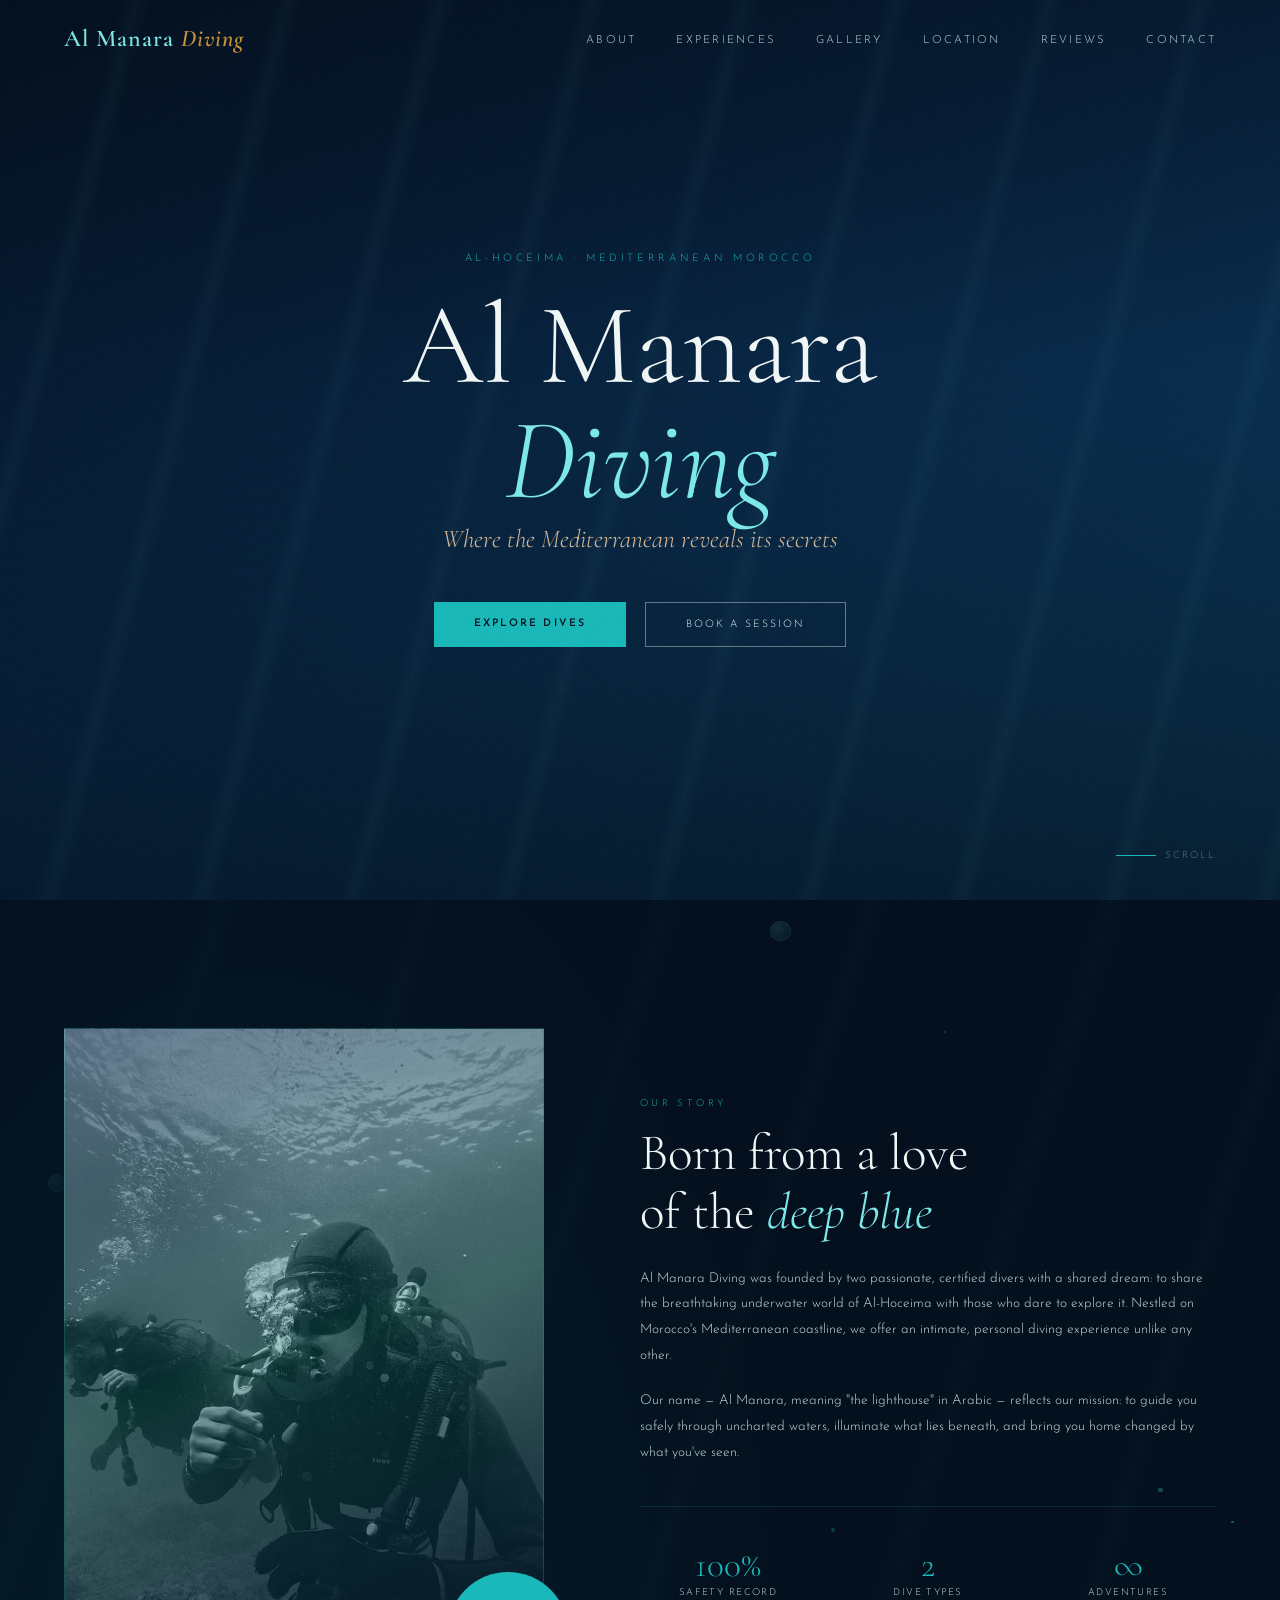
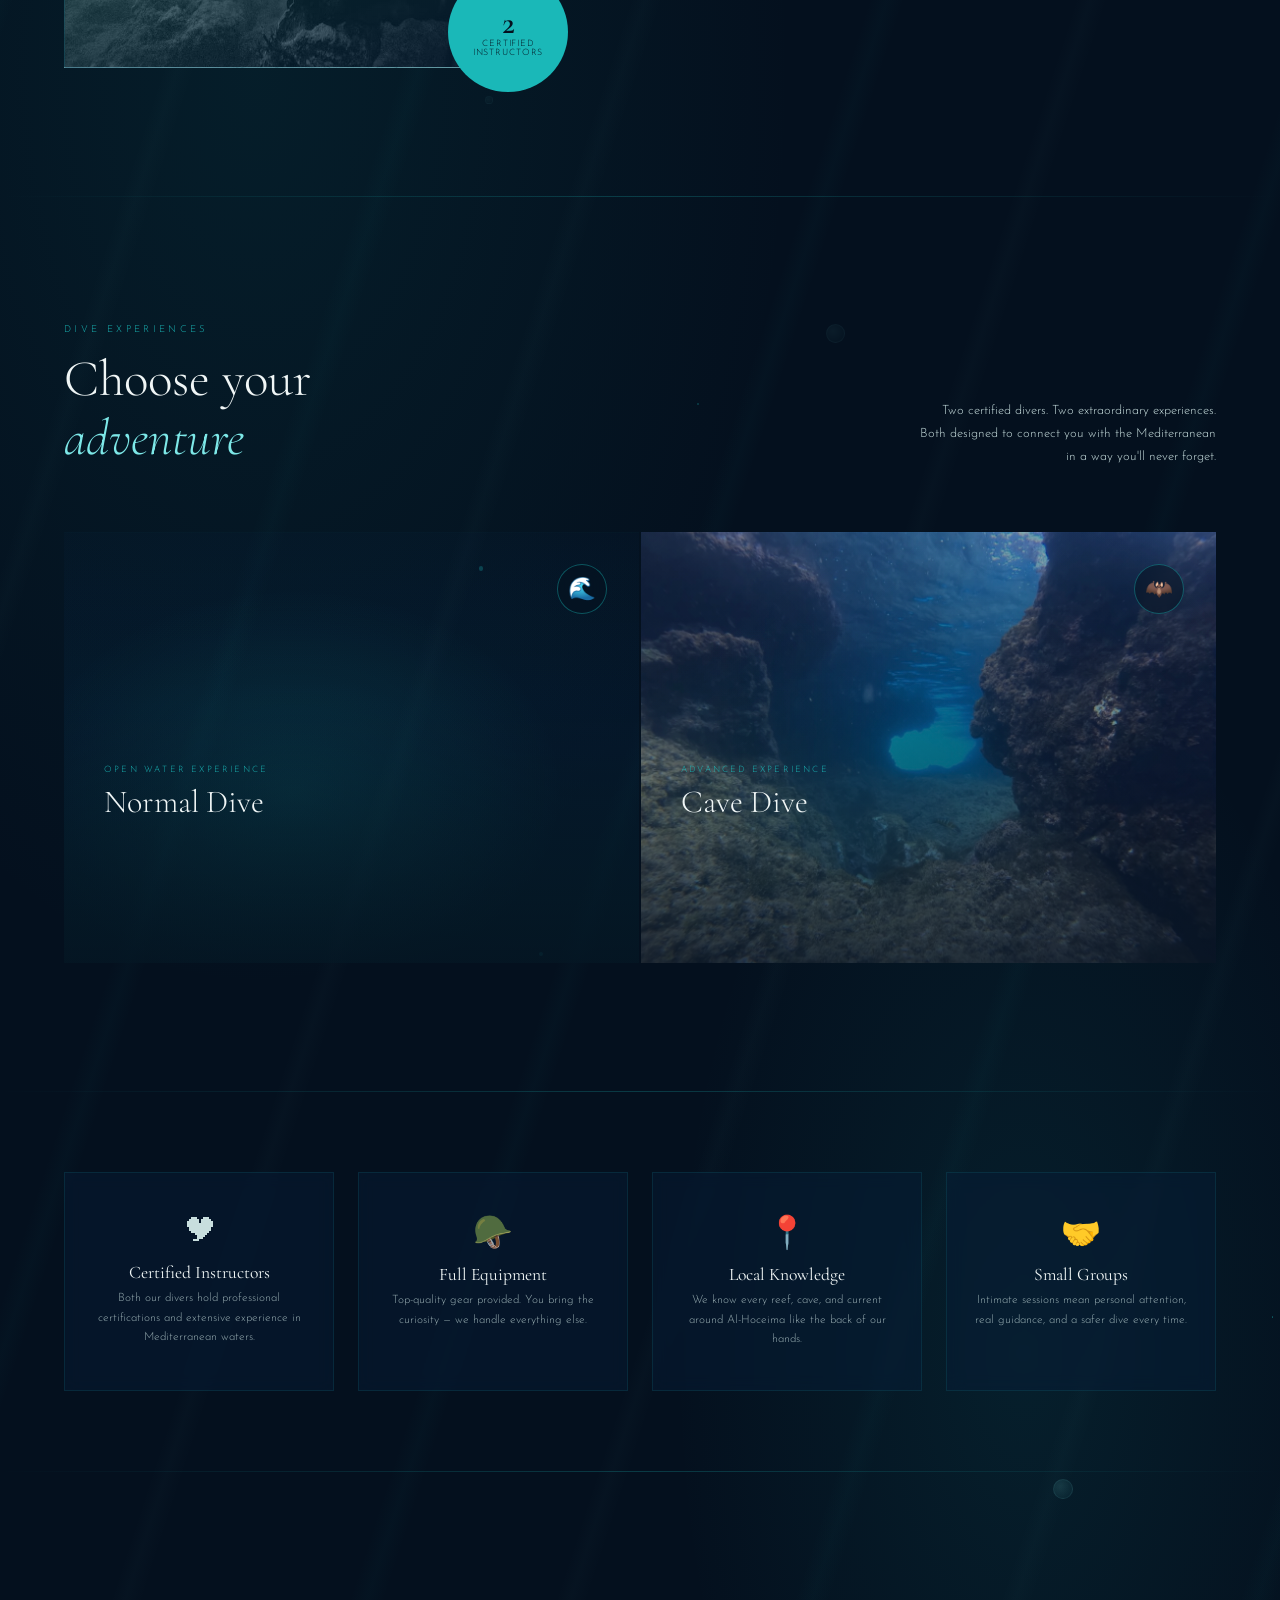
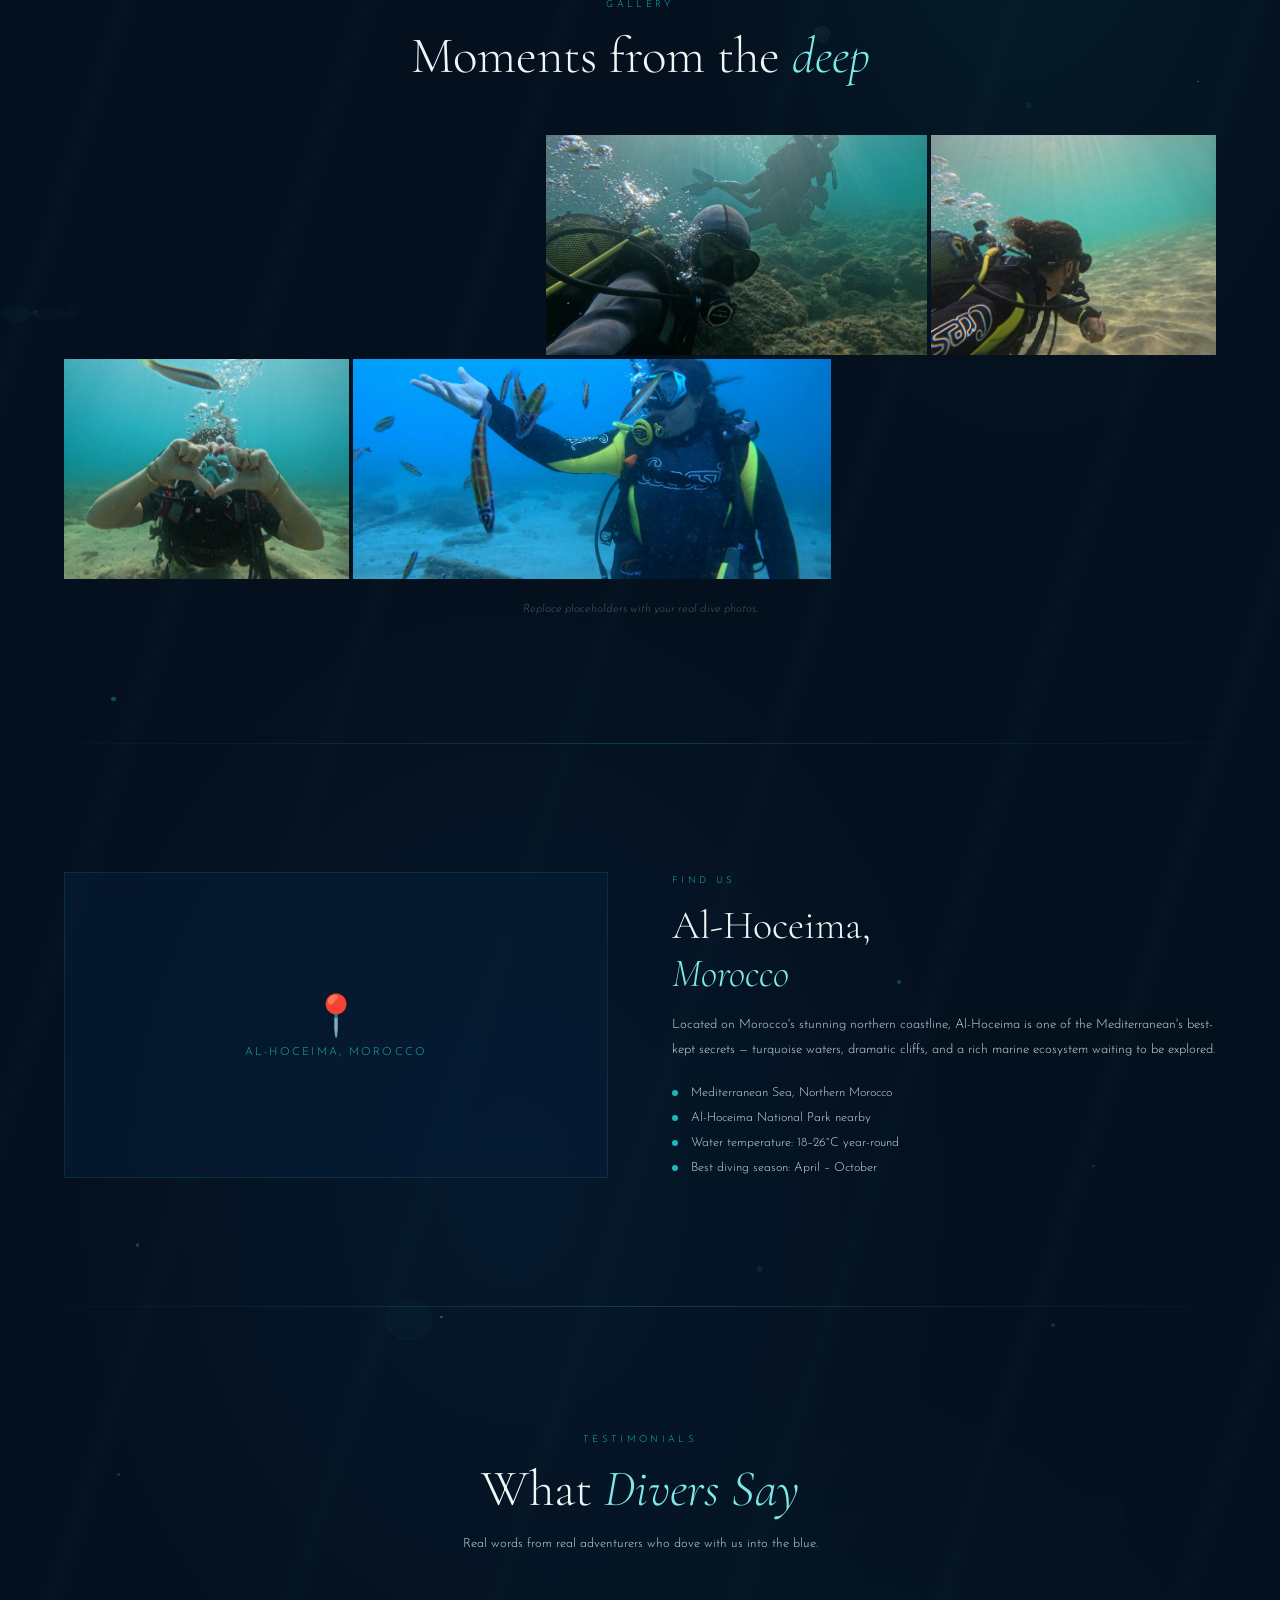
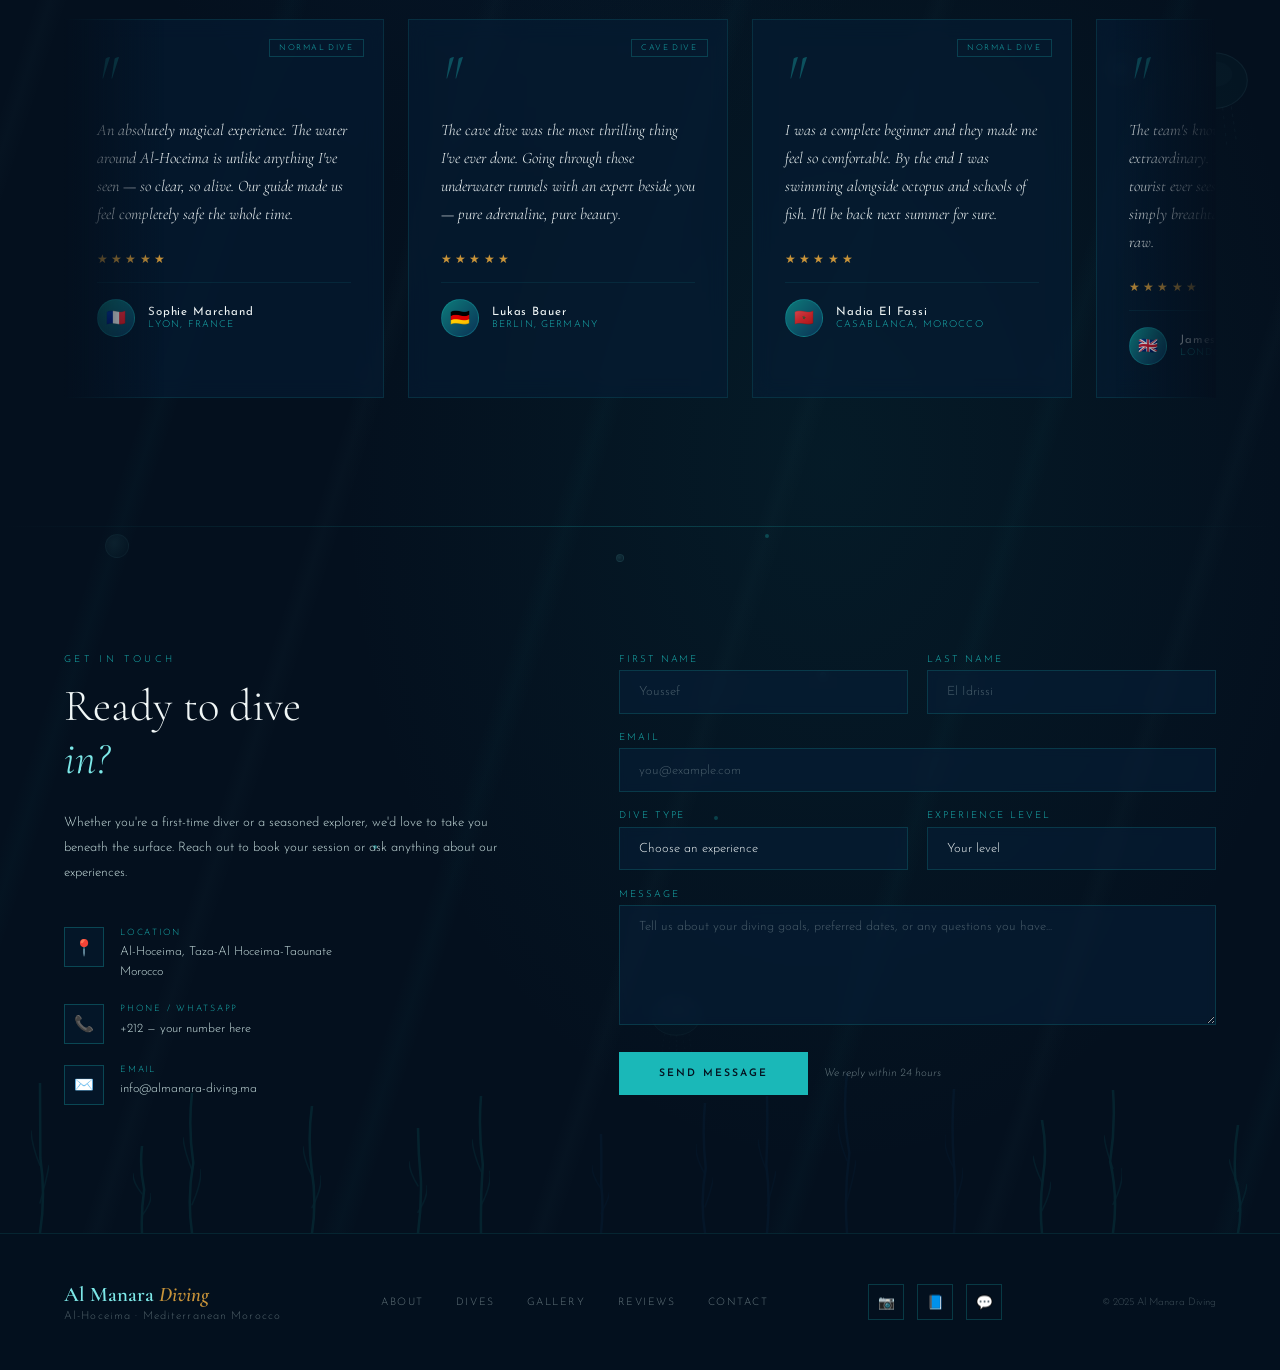
==== index.html @ 557a2360 "CDN video & changing file to index.html" ====
<!DOCTYPE html>
<html lang="en">
<head>
<meta charset="UTF-8">
<meta name="viewport" content="width=device-width, initial-scale=1.0">
<title>Al Manara Diving — Al-Hoceima, Morocco</title>
<link rel="preconnect" href="https://fonts.googleapis.com">
<link href="https://fonts.googleapis.com/css2?family=Cormorant+Garamond:ital,wght@0,300;0,400;0,600;1,300;1,400&family=Josefin+Sans:wght@200;300;400;600&display=swap" rel="stylesheet">
<link rel="stylesheet" href="css/style.css">
</head>
<body>

<!-- NAV -->
<nav id="navbar">
  <a href="#" class="nav-logo">Al Manara <span>Diving</span></a>
  <ul class="nav-links">
    <li><a href="#about">About</a></li>
    <li><a href="#dives">Experiences</a></li>
    <li><a href="#gallery">Gallery</a></li>
    <li><a href="#location">Location</a></li>
    <li><a href="#testimonials">Reviews</a></li>
    <li><a href="#contact">Contact</a></li>
  </ul>
</nav>

<!-- HERO VIDEO -->
<section class="hero" id="home">

  <div class="hero-video-wrap">
    <!--
      =====================================================
      TO USE YOUR VIDEO:
      1. Put your .mp4 file in the same folder as this HTML
      2. Replace  YOUR_VIDEO.mp4  below with your filename
         Example:  src="dive.mp4"
      =====================================================
    -->
    <!--<video class="hero-video" src="./IMG_5407.MP4" autoplay muted loop playsinline></video>-->
    <video class="hero-video" autoplay muted loop playsinline>
      <source src="https://pub-e2e2391c20f54e5fb4987d0e4401f3d5.r2.dev/output_28.mp4" type="video/mp4">
    </video>
  </div>

  <div class="hero-overlay"></div>
  <div class="hero-rays"></div>
  <div class="hero-bubbles" id="heroBubbles"></div>

  <div class="hero-content">
    <span class="hero-eyebrow">Al-Hoceima · Mediterranean Morocco</span>
    <h1 class="hero-title">Al Manara<br><em>Diving</em></h1>
    <p class="hero-sub">Where the Mediterranean reveals its secrets</p>
    <div class="hero-cta">
      <a href="#dives" class="btn btn-primary">Explore Dives</a>
      <a href="#contact" class="btn btn-outline">Book a Session</a>
    </div>
  </div>

  <div class="scroll-hint"><div class="scroll-line"></div>Scroll</div>
</section>

<!-- OCEAN WORLD -->
<div id="ocean-world">
  <div id="world-bubbles"></div>
  <div id="seaweed-layer"></div>
  <div id="jelly-layer"></div>
  <div id="fish-layer"></div>
  <div id="plankton-layer"></div>

  <!-- ABOUT -->
  <section id="about">
    <div class="about-grid">
      <div class="about-visual reveal">
        <div class="about-img-main"></div>
        <div class="about-badge"><span class="num">2</span><span class="label">Certified<br>Instructors</span></div>
      </div>
      <div class="about-text reveal">
        <span class="section-label">Our Story</span>
        <h2>Born from a love<br>of the <em>deep blue</em></h2>
        <p>Al Manara Diving was founded by two passionate, certified divers with a shared dream: to share the breathtaking underwater world of Al-Hoceima with those who dare to explore it. Nestled on Morocco's Mediterranean coastline, we offer an intimate, personal diving experience unlike any other.</p>
        <p>Our name — Al Manara, meaning "the lighthouse" in Arabic — reflects our mission: to guide you safely through uncharted waters, illuminate what lies beneath, and bring you home changed by what you've seen.</p>
        <div class="about-stats">
          <div class="stat-item"><span class="stat-num">100%</span><span class="stat-desc">Safety Record</span></div>
          <div class="stat-item"><span class="stat-num">2</span><span class="stat-desc">Dive Types</span></div>
          <div class="stat-item"><span class="stat-num">&#8734;</span><span class="stat-desc">Adventures</span></div>
        </div>
      </div>
    </div>
  </section>

  <div class="ocean-divider"></div>

  <!-- DIVES -->
  <section id="dives">
    <div class="dives-header reveal">
      <div>
        <span class="section-label">Dive Experiences</span>
        <h2>Choose your<br><em>adventure</em></h2>
      </div>
      <p>Two certified divers. Two extraordinary experiences. Both designed to connect you with the Mediterranean in a way you'll never forget.</p>
    </div>
    <div class="dives-grid reveal">
      <div class="dive-card dive-card-1">
        <div class="dive-card-bg"></div>
        <div class="dive-card-overlay"></div>
        <div class="dive-icon">&#127754;</div>
        <div class="dive-card-content">
          <span class="dive-tag">Open Water Experience</span>
          <h3 class="dive-title">Normal Dive</h3>
          <p class="dive-desc">Glide through crystal Mediterranean waters and discover the vibrant marine life of Al-Hoceima's coast. Suitable for beginners and experienced divers alike — our certified guides ensure your safety every meter of the way.</p>
        </div>
      </div>
      <div class="dive-card dive-card-2">
        <div class="dive-card-bg"></div>
        <div class="dive-card-overlay"></div>
        <div class="dive-icon">&#129415;</div>
        <div class="dive-card-content">
          <span class="dive-tag">Advanced Experience</span>
          <h3 class="dive-title">Cave Dive</h3>
          <p class="dive-desc">Enter another world. Our underwater cave diving experience takes you through ancient rock formations and hidden chambers beneath Al-Hoceima's coastline. An extraordinary adventure for thrill-seekers guided by expertise.</p>
        </div>
      </div>
    </div>
  </section>

  <div class="ocean-divider"></div>

  <!-- EXPERIENCE -->
  <section id="experience">
    <div class="exp-inner">
      <div class="exp-item reveal"><span class="exp-icon">&#127892;</span><p class="exp-title">Certified Instructors</p><p class="exp-desc">Both our divers hold professional certifications and extensive experience in Mediterranean waters.</p></div>
      <div class="exp-item reveal"><span class="exp-icon">&#129686;</span><p class="exp-title">Full Equipment</p><p class="exp-desc">Top-quality gear provided. You bring the curiosity — we handle everything else.</p></div>
      <div class="exp-item reveal"><span class="exp-icon">&#128205;</span><p class="exp-title">Local Knowledge</p><p class="exp-desc">We know every reef, cave, and current around Al-Hoceima like the back of our hands.</p></div>
      <div class="exp-item reveal"><span class="exp-icon">&#129309;</span><p class="exp-title">Small Groups</p><p class="exp-desc">Intimate sessions mean personal attention, real guidance, and a safer dive every time.</p></div>
    </div>
  </section>

  <div class="ocean-divider"></div>

  <!-- GALLERY -->
  <section id="gallery">
    <div class="gallery-header reveal">
      <span class="section-label">Gallery</span>
      <h2>Moments from the <em>deep</em></h2>
    </div>
    <div class="gallery-grid reveal">
      <div class="g-item g1"><div class="g-item-bg photo" style="background-image: url('media/images/IMG_1980.JPG.jpeg');"></div></div>
      <div class="g-item g2"><div class="g-item-bg photo" style="background-image: url('media/images/IMG_4178.png');"></div></div>
      <div class="g-item g3"><div class="g-item-bg photo" style="background-image:url('media/images/IMG_4176.png');"></div></div>
      <div class="g-item g4"><div class="g-item-bg photo" style="background-image:url('media/images/IMG_4166.png');"></div></div>
      <div class="g-item g5"><div class="g-item-bg photo" style="background-image:url('media/images/IMG_4969.png');"></div></div>
      <div class="g-item g6"><div class="g-item-bg photo" style="background-image:url('media/images/IMG_3996.JPG.jpeg');"></div></div>
    </div>
    <p style="text-align:center;margin-top:1.5rem;font-size:0.72rem;color:rgba(200,222,222,0.35);font-style:italic;">Replace placeholders with your real dive photos.</p>
  </section>

  <div class="ocean-divider"></div>

  <!-- LOCATION -->
  <section id="location">
    <div class="location-inner">
      <div class="location-map reveal">
        <div class="map-pin-area">
          <span class="map-pin">&#128205;</span>
          <p class="map-label">Al-Hoceima, Morocco</p>
        </div>
      </div>
      <div class="location-info reveal">
        <span class="section-label">Find Us</span>
        <h2>Al-Hoceima,<br><em>Morocco</em></h2>
        <p>Located on Morocco's stunning northern coastline, Al-Hoceima is one of the Mediterranean's best-kept secrets — turquoise waters, dramatic cliffs, and a rich marine ecosystem waiting to be explored.</p>
        <div class="location-facts">
          <div class="loc-fact"><div class="loc-dot"></div><span>Mediterranean Sea, Northern Morocco</span></div>
          <div class="loc-fact"><div class="loc-dot"></div><span>Al-Hoceima National Park nearby</span></div>
          <div class="loc-fact"><div class="loc-dot"></div><span>Water temperature: 18&#8211;26&#176;C year-round</span></div>
          <div class="loc-fact"><div class="loc-dot"></div><span>Best diving season: April &#8211; October</span></div>
        </div>
      </div>
    </div>
  </section>

  <div class="ocean-divider"></div>

  <!-- WHAT DIVERS SAY -->
  <section id="testimonials">
    <div class="testi-header reveal">
      <span class="section-label">Testimonials</span>
      <h2>What <em>Divers Say</em></h2>
      <p>Real words from real adventurers who dove with us into the blue.</p>
    </div>
    <div class="testi-track-wrap reveal">
      <div class="testi-track">

        <div class="testi-card">
          <span class="testi-dive-badge">Normal Dive</span>
          <span class="testi-quote-mark">"</span>
          <p class="testi-text">An absolutely magical experience. The water around Al-Hoceima is unlike anything I've seen — so clear, so alive. Our guide made us feel completely safe the whole time.</p>
          <div class="testi-stars"><span class="star">&#9733;</span><span class="star">&#9733;</span><span class="star">&#9733;</span><span class="star">&#9733;</span><span class="star">&#9733;</span></div>
          <div class="testi-author"><div class="testi-avatar">&#127467;&#127479;</div><div><div class="testi-name">Sophie Marchand</div><div class="testi-origin">Lyon, France</div></div></div>
        </div>

        <div class="testi-card">
          <span class="testi-dive-badge">Cave Dive</span>
          <span class="testi-quote-mark">"</span>
          <p class="testi-text">The cave dive was the most thrilling thing I've ever done. Going through those underwater tunnels with an expert beside you — pure adrenaline, pure beauty.</p>
          <div class="testi-stars"><span class="star">&#9733;</span><span class="star">&#9733;</span><span class="star">&#9733;</span><span class="star">&#9733;</span><span class="star">&#9733;</span></div>
          <div class="testi-author"><div class="testi-avatar">&#127465;&#127466;</div><div><div class="testi-name">Lukas Bauer</div><div class="testi-origin">Berlin, Germany</div></div></div>
        </div>

        <div class="testi-card">
          <span class="testi-dive-badge">Normal Dive</span>
          <span class="testi-quote-mark">"</span>
          <p class="testi-text">I was a complete beginner and they made me feel so comfortable. By the end I was swimming alongside octopus and schools of fish. I'll be back next summer for sure.</p>
          <div class="testi-stars"><span class="star">&#9733;</span><span class="star">&#9733;</span><span class="star">&#9733;</span><span class="star">&#9733;</span><span class="star">&#9733;</span></div>
          <div class="testi-author"><div class="testi-avatar">&#127474;&#127462;</div><div><div class="testi-name">Nadia El Fassi</div><div class="testi-origin">Casablanca, Morocco</div></div></div>
        </div>

        <div class="testi-card">
          <span class="testi-dive-badge">Cave Dive</span>
          <span class="testi-quote-mark">"</span>
          <p class="testi-text">The team's knowledge of this coastline is extraordinary. They took us to spots no tourist ever sees. The cave formations were simply breathtaking — nature at its most raw.</p>
          <div class="testi-stars"><span class="star">&#9733;</span><span class="star">&#9733;</span><span class="star">&#9733;</span><span class="star">&#9733;</span><span class="star">&#9733;</span></div>
          <div class="testi-author"><div class="testi-avatar">&#127468;&#127463;</div><div><div class="testi-name">James Thornton</div><div class="testi-origin">London, UK</div></div></div>
        </div>

        <div class="testi-card">
          <span class="testi-dive-badge">Normal Dive</span>
          <span class="testi-quote-mark">"</span>
          <p class="testi-text">Small group, personal attention, crystal water. Al Manara gave us the most intimate diving experience of our lives. Al-Hoceima is a hidden gem and so is this team.</p>
          <div class="testi-stars"><span class="star">&#9733;</span><span class="star">&#9733;</span><span class="star">&#9733;</span><span class="star">&#9733;</span><span class="star">&#9733;</span></div>
          <div class="testi-author"><div class="testi-avatar">&#127466;&#127480;</div><div><div class="testi-name">Carlos &amp; Marta Vega</div><div class="testi-origin">Barcelona, Spain</div></div></div>
        </div>

        <div class="testi-card">
          <span class="testi-dive-badge">Cave Dive</span>
          <span class="testi-quote-mark">"</span>
          <p class="testi-text">I've dived in Thailand, Egypt and Croatia — but this cave dive in Morocco? Top three of my life. The guides are calm, skilled, and genuinely passionate about the sea.</p>
          <div class="testi-stars"><span class="star">&#9733;</span><span class="star">&#9733;</span><span class="star">&#9733;</span><span class="star">&#9733;</span><span class="star">&#9733;</span></div>
          <div class="testi-author"><div class="testi-avatar">&#127475;&#127473;</div><div><div class="testi-name">Rens van der Berg</div><div class="testi-origin">Amsterdam, Netherlands</div></div></div>
        </div>

        <!-- Duplicate set for seamless infinite loop -->
        <div class="testi-card">
          <span class="testi-dive-badge">Normal Dive</span>
          <span class="testi-quote-mark">"</span>
          <p class="testi-text">An absolutely magical experience. The water around Al-Hoceima is unlike anything I've seen — so clear, so alive. Our guide made us feel completely safe the whole time.</p>
          <div class="testi-stars"><span class="star">&#9733;</span><span class="star">&#9733;</span><span class="star">&#9733;</span><span class="star">&#9733;</span><span class="star">&#9733;</span></div>
          <div class="testi-author"><div class="testi-avatar">&#127467;&#127479;</div><div><div class="testi-name">Sophie Marchand</div><div class="testi-origin">Lyon, France</div></div></div>
        </div>
        <div class="testi-card">
          <span class="testi-dive-badge">Cave Dive</span>
          <span class="testi-quote-mark">"</span>
          <p class="testi-text">The cave dive was the most thrilling thing I've ever done. Going through those underwater tunnels with an expert beside you — pure adrenaline, pure beauty.</p>
          <div class="testi-stars"><span class="star">&#9733;</span><span class="star">&#9733;</span><span class="star">&#9733;</span><span class="star">&#9733;</span><span class="star">&#9733;</span></div>
          <div class="testi-author"><div class="testi-avatar">&#127465;&#127466;</div><div><div class="testi-name">Lukas Bauer</div><div class="testi-origin">Berlin, Germany</div></div></div>
        </div>
        <div class="testi-card">
          <span class="testi-dive-badge">Normal Dive</span>
          <span class="testi-quote-mark">"</span>
          <p class="testi-text">I was a complete beginner and they made me feel so comfortable. By the end I was swimming alongside octopus and schools of fish. I'll be back next summer for sure.</p>
          <div class="testi-stars"><span class="star">&#9733;</span><span class="star">&#9733;</span><span class="star">&#9733;</span><span class="star">&#9733;</span><span class="star">&#9733;</span></div>
          <div class="testi-author"><div class="testi-avatar">&#127474;&#127462;</div><div><div class="testi-name">Nadia El Fassi</div><div class="testi-origin">Casablanca, Morocco</div></div></div>
        </div>
        <div class="testi-card">
          <span class="testi-dive-badge">Cave Dive</span>
          <span class="testi-quote-mark">"</span>
          <p class="testi-text">The team's knowledge of this coastline is extraordinary. They took us to spots no tourist ever sees. The cave formations were simply breathtaking — nature at its most raw.</p>
          <div class="testi-stars"><span class="star">&#9733;</span><span class="star">&#9733;</span><span class="star">&#9733;</span><span class="star">&#9733;</span><span class="star">&#9733;</span></div>
          <div class="testi-author"><div class="testi-avatar">&#127468;&#127463;</div><div><div class="testi-name">James Thornton</div><div class="testi-origin">London, UK</div></div></div>
        </div>
        <div class="testi-card">
          <span class="testi-dive-badge">Normal Dive</span>
          <span class="testi-quote-mark">"</span>
          <p class="testi-text">Small group, personal attention, crystal water. Al Manara gave us the most intimate diving experience of our lives. Al-Hoceima is a hidden gem and so is this team.</p>
          <div class="testi-stars"><span class="star">&#9733;</span><span class="star">&#9733;</span><span class="star">&#9733;</span><span class="star">&#9733;</span><span class="star">&#9733;</span></div>
          <div class="testi-author"><div class="testi-avatar">&#127466;&#127480;</div><div><div class="testi-name">Carlos &amp; Marta Vega</div><div class="testi-origin">Barcelona, Spain</div></div></div>
        </div>
        <div class="testi-card">
          <span class="testi-dive-badge">Cave Dive</span>
          <span class="testi-quote-mark">"</span>
          <p class="testi-text">I've dived in Thailand, Egypt and Croatia — but this cave dive in Morocco? Top three of my life. The guides are calm, skilled, and genuinely passionate about the sea.</p>
          <div class="testi-stars"><span class="star">&#9733;</span><span class="star">&#9733;</span><span class="star">&#9733;</span><span class="star">&#9733;</span><span class="star">&#9733;</span></div>
          <div class="testi-author"><div class="testi-avatar">&#127475;&#127473;</div><div><div class="testi-name">Rens van der Berg</div><div class="testi-origin">Amsterdam, Netherlands</div></div></div>
        </div>

      </div>
    </div>
  </section>

  <div class="ocean-divider"></div>

  <!-- CONTACT -->
  <section id="contact">
    <div class="contact-grid">
      <div class="contact-info reveal">
        <span class="section-label">Get in Touch</span>
        <h2>Ready to dive<br><em>in?</em></h2>
        <p>Whether you're a first-time diver or a seasoned explorer, we'd love to take you beneath the surface. Reach out to book your session or ask anything about our experiences.</p>
        <div class="contact-details">
          <div class="contact-item">
            <div class="contact-icon">&#128205;</div>
            <div class="contact-item-text"><span class="contact-item-label">Location</span>Al-Hoceima, Taza-Al Hoceima-Taounate<br>Morocco</div>
          </div>
          <div class="contact-item">
            <div class="contact-icon">&#128222;</div>
            <div class="contact-item-text"><span class="contact-item-label">Phone / WhatsApp</span>+212 — your number here</div>
          </div>
          <div class="contact-item">
            <div class="contact-icon">&#9993;&#65039;</div>
            <div class="contact-item-text"><span class="contact-item-label">Email</span>info@almanara-diving.ma</div>
          </div>
        </div>
      </div>
      <div class="reveal">
        <form class="contact-form" id="contactForm">
          <div class="form-row">
            <div class="form-field"><label>First Name</label><input type="text" placeholder="Youssef"></div>
            <div class="form-field"><label>Last Name</label><input type="text" placeholder="El Idrissi"></div>
          </div>
          <div class="form-field"><label>Email</label><input type="email" placeholder="you@example.com"></div>
          <div class="form-row">
            <div class="form-field">
              <label>Dive Type</label>
              <select><option value="">Choose an experience</option><option>Normal Dive</option><option>Cave Dive</option><option>Not sure yet</option></select>
            </div>
            <div class="form-field">
              <label>Experience Level</label>
              <select><option value="">Your level</option><option>First time diver</option><option>Beginner</option><option>Intermediate</option><option>Advanced</option></select>
            </div>
          </div>
          <div class="form-field"><label>Message</label><textarea placeholder="Tell us about your diving goals, preferred dates, or any questions you have..."></textarea></div>
          <div class="form-submit">
            <button type="submit" class="btn btn-primary">Send Message</button>
            <span class="form-note">We reply within 24 hours</span>
          </div>
          <div id="formMsg">&#10003; Message sent! We'll be in touch soon.</div>
        </form>
      </div>
    </div>
  </section>

</div>

<!-- GALLERY MODAL -->
<div class="gallery-modal" id="galleryModal" aria-hidden="true">
  <div class="gallery-modal-dialog" role="dialog" aria-modal="true">
    <button class="gallery-modal-close" type="button" aria-label="Close">&#10005;</button>
    <div class="gallery-modal-media" id="galleryModalMedia"></div>
  </div>
</div>

<!-- FOOTER -->
<footer>
  <div class="footer-inner">
    <div>
      <div class="footer-logo">Al Manara <span>Diving</span></div>
      <div class="footer-tagline">Al-Hoceima · Mediterranean Morocco</div>
    </div>
    <div class="footer-links">
      <a href="#about">About</a>
      <a href="#dives">Dives</a>
      <a href="#gallery">Gallery</a>
      <a href="#testimonials">Reviews</a>
      <a href="#contact">Contact</a>
    </div>
    <div class="footer-social">
      <a href="#" class="social-btn">&#128247;</a>
      <a href="#" class="social-btn">&#128216;</a>
      <a href="#" class="social-btn">&#128172;</a>
    </div>
    <div class="footer-copy">&#169; 2025 Al Manara Diving</div>
  </div>
</footer>

<script src="js/navbar.js" defer></script>
<script src="js/hero-bubbles.js" defer></script>
<script src="js/ocean-world.js" defer></script>
<script src="js/jellyfish.js" defer></script>
<script src="js/fish.js" defer></script>
<script src="js/plankton.js" defer></script>
<script src="js/seaweed.js" defer></script>
<script src="js/scroll-reveal.js" defer></script>
<script src="js/gallery-modal.js" defer></script>
<script src="js/contact-form.js" defer></script>
</body>
</html>
---- css/style.css ----
*, *::before, *::after { box-sizing: border-box; margin: 0; padding: 0; }
:root {
  --deep: #04101e;
  --navy: #071e38;
  --mid: #0a3256;
  --teal: #0d7a7a;
  --aqua: #1ab8b8;
  --foam: #7de8e8;
  --sand: #d4b896;
  --gold: #c9943a;
  --white: #f0f6f6;
  --text: #c8dede;
  --ff-display: 'Cormorant Garamond', serif;
  --ff-body: 'Josefin Sans', sans-serif;
}
html { scroll-behavior: smooth; }
body { background: var(--deep); color: var(--text); font-family: var(--ff-body); font-weight: 300; overflow-x: hidden; }
body::before {
  content: ''; position: fixed; inset: 0;
  background-image: url("data:image/svg+xml,%3Csvg viewBox='0 0 200 200' xmlns='http://www.w3.org/2000/svg'%3E%3Cfilter id='n'%3E%3CfeTurbulence type='fractalNoise' baseFrequency='0.85' numOctaves='4' stitchTiles='stitch'/%3E%3C/filter%3E%3Crect width='100%25' height='100%25' filter='url(%23n)' opacity='0.04'/%3E%3C/svg%3E");
  pointer-events: none; z-index: 9999; opacity: 0.35;
}

/* NAV */
nav { position: fixed; top: 0; left: 0; right: 0; z-index: 1000; padding: 1.5rem 4rem; display: flex; align-items: center; justify-content: space-between; transition: background 0.4s, padding 0.4s; }
nav.scrolled { background: rgba(4,16,30,0.92); backdrop-filter: blur(12px); padding: 1rem 4rem; border-bottom: 1px solid rgba(26,184,184,0.15); }
.nav-logo { font-family: var(--ff-display); font-size: 1.5rem; font-weight: 600; color: var(--foam); letter-spacing: 0.04em; text-decoration: none; }
.nav-logo span { color: var(--gold); font-style: italic; }
.nav-links { display: flex; gap: 2.5rem; list-style: none; }
.nav-links a { color: var(--text); text-decoration: none; font-size: 0.7rem; letter-spacing: 0.2em; text-transform: uppercase; transition: color 0.3s; }
.nav-links a:hover { color: var(--aqua); }

/* HERO */
.hero { position: relative; height: 100vh; overflow: hidden; }
.hero-video-wrap { position: absolute; inset: 0; z-index: 0; background: linear-gradient(160deg, #04101e 0%, #071e38 30%, #0a3256 60%, #0d4a6e 100%); }
.hero-video { position: absolute; inset: 0; width: 100%; height: 100%; object-fit: cover; object-position: center; z-index: 1; }
.hero-overlay { position: absolute; inset: 0; z-index: 2; background: linear-gradient(to bottom, rgba(4,16,30,0.35) 0%, rgba(4,16,30,0.15) 40%, rgba(4,16,30,0.75) 100%); }
.hero-rays { position: absolute; inset: 0; z-index: 3; pointer-events: none; background: repeating-linear-gradient(105deg, transparent 0%, transparent 8%, rgba(125,232,232,0.03) 9%, transparent 10%); animation: rays 8s ease-in-out infinite alternate; }
@keyframes rays { 0% { transform: skewX(-5deg) translateX(-5%); opacity: 0.5; } 100% { transform: skewX(5deg) translateX(5%); opacity: 1; } }
.hero-bubbles { position: absolute; inset: 0; pointer-events: none; z-index: 4; overflow: hidden; }
.h-bubble { position: absolute; bottom: -20px; border-radius: 50%; background: rgba(125,232,232,0.15); border: 1px solid rgba(125,232,232,0.3); animation: rise linear infinite; }
@keyframes rise { 0% { transform: translateY(0) translateX(0); opacity: 0.8; } 50% { transform: translateY(-40vh) translateX(15px); opacity: 0.5; } 100% { transform: translateY(-100vh) translateX(-10px); opacity: 0; } }
.hero-content { position: absolute; inset: 0; z-index: 10; display: flex; flex-direction: column; align-items: center; justify-content: center; text-align: center; padding: 2rem; }
.hero-eyebrow { font-size: 0.65rem; letter-spacing: 0.35em; text-transform: uppercase; color: var(--aqua); margin-bottom: 1.5rem; opacity: 0; animation: fadeUp 1s 0.5s forwards; }
.hero-title { font-family: var(--ff-display); font-size: clamp(3.5rem,9vw,8rem); font-weight: 300; line-height: 1.0; color: var(--white); margin-bottom: 0.3rem; opacity: 0; animation: fadeUp 1s 0.8s forwards; }
.hero-title em { font-style: italic; color: var(--foam); font-weight: 300; }
.hero-sub { font-family: var(--ff-display); font-size: clamp(1rem,2.5vw,1.6rem); font-weight: 300; font-style: italic; color: var(--sand); margin-bottom: 3rem; opacity: 0; animation: fadeUp 1s 1.1s forwards; }
.hero-cta { display: flex; gap: 1.2rem; opacity: 0; animation: fadeUp 1s 1.4s forwards; }
@keyframes fadeUp { from { opacity: 0; transform: translateY(30px); } to { opacity: 1; transform: translateY(0); } }
.btn { font-family: var(--ff-body); font-size: 0.65rem; letter-spacing: 0.2em; text-transform: uppercase; padding: 1rem 2.5rem; text-decoration: none; transition: all 0.3s; cursor: pointer; border: none; display: inline-block; }
.btn-primary { background: var(--aqua); color: var(--deep); font-weight: 600; }
.btn-primary:hover { background: var(--foam); transform: translateY(-2px); }
.btn-outline { background: transparent; color: var(--white); border: 1px solid rgba(240,246,246,0.4); }
.btn-outline:hover { border-color: var(--aqua); color: var(--aqua); transform: translateY(-2px); }
.scroll-hint { position: absolute; bottom: 2.5rem; right: 4rem; z-index: 10; display: flex; align-items: center; gap: 0.6rem; font-size: 0.6rem; letter-spacing: 0.2em; text-transform: uppercase; color: rgba(200,222,222,0.5); }
.scroll-line { width: 40px; height: 1px; background: rgba(200,222,222,0.3); position: relative; overflow: hidden; }
.scroll-line::after { content: ''; position: absolute; inset: 0; background: var(--aqua); animation: scrollAnim 2s ease-in-out infinite; }
@keyframes scrollAnim { 0% { transform: translateX(-100%); } 100% { transform: translateX(100%); } }

/* OCEAN WORLD */
#ocean-world { position: relative; background: var(--deep); overflow: hidden; }
#ocean-world::before { content: ''; position: absolute; top: 0; left: 0; right: 0; height: 100%; background: repeating-linear-gradient(108deg, transparent 0%, transparent 7%, rgba(26,184,184,0.022) 7.6%, transparent 8.2%, transparent 14%, rgba(125,232,232,0.015) 14.5%, transparent 15.1%); animation: shafts 14s ease-in-out infinite alternate; pointer-events: none; z-index: 0; }
@keyframes shafts { 0% { transform: skewX(-4deg) translateX(-3%); opacity: 0.6; } 100% { transform: skewX(4deg) translateX(3%); opacity: 1; } }
#ocean-world::after { content: ''; position: absolute; inset: 0; background: radial-gradient(ellipse 70% 30% at 20% 15%, rgba(13,122,122,0.13) 0%, transparent 60%), radial-gradient(ellipse 50% 25% at 80% 40%, rgba(26,184,184,0.09) 0%, transparent 55%), radial-gradient(ellipse 60% 20% at 40% 68%, rgba(10,50,86,0.25) 0%, transparent 60%), radial-gradient(ellipse 70% 25% at 65% 85%, rgba(13,122,122,0.10) 0%, transparent 55%); pointer-events: none; z-index: 0; animation: glowPulse 12s ease-in-out infinite alternate; }
@keyframes glowPulse { 0% { opacity: 0.7; } 100% { opacity: 1.0; } }
#world-bubbles { position: absolute; inset: 0; pointer-events: none; z-index: 1; overflow: hidden; }
.w-bubble { position: absolute; border-radius: 50%; background: radial-gradient(circle at 35% 35%, rgba(125,232,232,0.35), rgba(26,184,184,0.08)); border: 1px solid rgba(125,232,232,0.25); animation: wRise linear infinite; }
@keyframes wRise { 0% { transform: translateY(0) translateX(0px); opacity: 0; } 5% { opacity: 0.9; } 50% { transform: translateY(-45vh) translateX(18px); opacity: 0.5; } 100% { transform: translateY(-105vh) translateX(-12px); opacity: 0; } }
.seaweed { position: absolute; bottom: 0; width: 18px; pointer-events: none; z-index: 1; transform-origin: bottom center; }
.sw-sway { animation: sway ease-in-out infinite alternate; }
@keyframes sway { 0% { transform: rotate(-18deg) scaleX(1); } 100% { transform: rotate(18deg) scaleX(0.95); } }
.jelly { position: absolute; pointer-events: none; z-index: 2; animation: jellyFloat ease-in-out infinite; opacity: 0.18; }
@keyframes jellyFloat { 0% { transform: translateY(0px) rotate(0deg); } 33% { transform: translateY(-22px) rotate(4deg); } 66% { transform: translateY(-10px) rotate(-3deg); } 100% { transform: translateY(0px) rotate(0deg); } }
.fish { position: absolute; pointer-events: none; z-index: 2; opacity: 0.12; animation: fishSwim linear infinite; }
@keyframes fishSwim { 0% { transform: translateX(-120px); opacity: 0; } 5% { opacity: 0.15; } 95% { opacity: 0.12; } 100% { transform: translateX(calc(100vw + 120px)); opacity: 0; } }
.fish.rtl { animation: fishSwimR linear infinite; }
@keyframes fishSwimR { 0% { transform: translateX(calc(100vw + 120px)) scaleX(-1); opacity: 0; } 5% { opacity: 0.15; } 95% { opacity: 0.12; } 100% { transform: translateX(-120px) scaleX(-1); opacity: 0; } }
.plankton { position: absolute; border-radius: 50%; background: var(--aqua); pointer-events: none; z-index: 1; animation: plankDrift ease-in-out infinite; }
@keyframes plankDrift { 0%,100% { transform: translate(0,0); opacity: 0.25; } 25% { transform: translate(8px,-15px); opacity: 0.5; } 50% { transform: translate(-6px,-28px); opacity: 0.3; } 75% { transform: translate(12px,-18px); opacity: 0.45; } }
.ocean-divider { position: relative; z-index: 3; height: 1px; background: linear-gradient(90deg, transparent 0%, rgba(26,184,184,0.15) 30%, rgba(26,184,184,0.25) 50%, rgba(26,184,184,0.15) 70%, transparent 100%); }
#ocean-world > section { position: relative; z-index: 3; background: transparent; }

/* SHARED */
.section-label { font-size: 0.6rem; letter-spacing: 0.35em; text-transform: uppercase; color: var(--aqua); margin-bottom: 1rem; display: block; }
.reveal { opacity: 0; transform: translateY(40px); transition: opacity 0.8s ease, transform 0.8s ease; }
.reveal.visible { opacity: 1; transform: translateY(0); }

/* ABOUT */
#about { padding: 8rem 4rem; }
.about-grid { max-width: 1200px; margin: 0 auto; display: grid; grid-template-columns: 1fr 1.2fr; gap: 6rem; align-items: center; }
.about-visual { position: relative; }
.about-img-main { width: 100%; aspect-ratio: 3/4; background: linear-gradient(160deg, rgba(10,50,86,0.55) 0%, rgba(13,122,122,0.35) 50%, rgba(7,30,56,0.7) 100%), url('../media/images/IMG_4975.png'); background-size: cover; background-position: center; position: relative; overflow: hidden; border: 1px solid rgba(26,184,184,0.2); }
.about-img-main::after { content: '⚓'; position: absolute; inset: 0; display: flex; align-items: center; justify-content: center; font-size: 6rem; opacity: 0.08; }
.about-badge { position: absolute; bottom: -1.5rem; right: -1.5rem; width: 120px; height: 120px; background: var(--aqua); border-radius: 50%; display: flex; flex-direction: column; align-items: center; justify-content: center; text-align: center; color: var(--deep); font-family: var(--ff-display); z-index: 2; }
.about-badge .num { font-size: 2rem; font-weight: 600; line-height: 1; }
.about-badge .label { font-size: 0.55rem; font-family: var(--ff-body); letter-spacing: 0.1em; text-transform: uppercase; }
.about-text h2 { font-family: var(--ff-display); font-size: clamp(2.2rem,4vw,3.5rem); font-weight: 300; line-height: 1.15; color: var(--white); margin-bottom: 1.5rem; }
.about-text h2 em { font-style: italic; color: var(--foam); }
.about-text p { font-size: 0.85rem; line-height: 1.9; color: var(--text); margin-bottom: 1.2rem; }
.about-stats { display: grid; grid-template-columns: repeat(3,1fr); gap: 1.5rem; margin-top: 2.5rem; padding-top: 2.5rem; border-top: 1px solid rgba(26,184,184,0.15); }
.stat-item { text-align: center; }
.stat-num { font-family: var(--ff-display); font-size: 2.2rem; font-weight: 300; color: var(--aqua); display: block; line-height: 1; }
.stat-desc { font-size: 0.6rem; letter-spacing: 0.15em; text-transform: uppercase; color: var(--text); margin-top: 0.4rem; display: block; }

/* DIVES */
#dives { padding: 8rem 4rem; }
.dives-header { max-width: 1200px; margin: 0 auto 4rem; display: flex; align-items: flex-end; justify-content: space-between; }
.dives-header h2 { font-family: var(--ff-display); font-size: clamp(2.2rem,4vw,3.5rem); font-weight: 300; color: var(--white); line-height: 1.15; }
.dives-header h2 em { font-style: italic; color: var(--foam); }
.dives-header p { max-width: 300px; font-size: 0.8rem; line-height: 1.8; color: var(--text); text-align: right; }
.dives-grid { max-width: 1200px; margin: 0 auto; display: grid; grid-template-columns: 1fr 1fr; gap: 2px; }
.dive-card { position: relative; aspect-ratio: 4/3; overflow: hidden; cursor: pointer; }
.dive-card-bg { position: absolute; inset: 0; transition: transform 0.8s cubic-bezier(0.25,0.46,0.45,0.94); }
.dive-card:hover .dive-card-bg { transform: scale(1.07); }
.dive-card-1 .dive-card-bg { 
  background: 
    radial-gradient(ellipse at 40% 60%, rgba(26,184,184,0.15) 0%, transparent 55%), 
    linear-gradient(180deg, rgba(7,30,56,0.2) 0%, rgba(10,74,122,0.15) 50%, rgba(13,122,122,0.2) 100%), 
    url('../media/images/IMG_1980.JPG.jpeg'); 
  background-size: cover; background-position: center; 
}

.dive-card-2 .dive-card-bg { 
  background: 
    radial-gradient(ellipse at 60% 40%, rgba(7,30,56,0.3) 0%, transparent 60%), 
    radial-gradient(ellipse at 30% 70%, rgba(13,122,122,0.2) 0%, transparent 50%), 
    linear-gradient(180deg, rgba(3,11,20,0.3) 0%, rgba(4,16,30,0.25) 50%, rgba(7,30,56,0.25) 100%), 
    url('../media/images/IMG_4179.png'); 
  background-size: cover; background-position: center; 
}

.dive-card-overlay { 
  position: absolute; inset: 0; 
  background: linear-gradient(to top, rgba(4,16,30,0.75) 0%, rgba(4,16,30,0.1) 60%, transparent 100%); 
  transition: opacity 0.4s; 
}
.dive-card:hover .dive-card-overlay { opacity: 0.7; }
.dive-card-content { position: absolute; bottom: 0; left: 0; right: 0; padding: 2.5rem; z-index: 2; }
.dive-tag { font-size: 0.55rem; letter-spacing: 0.25em; text-transform: uppercase; color: var(--aqua); margin-bottom: 0.6rem; display: block; }
.dive-title { font-family: var(--ff-display); font-size: 2rem; font-weight: 300; color: var(--white); margin-bottom: 0.8rem; line-height: 1.15; }
.dive-desc { font-size: 0.78rem; line-height: 1.8; color: rgba(200,222,222,0.8); max-width: 380px; transform: translateY(10px); opacity: 0; transition: all 0.4s; }
.dive-card:hover .dive-desc { opacity: 1; transform: translateY(0); }
.dive-icon { position: absolute; top: 2rem; right: 2rem; width: 50px; height: 50px; border: 1px solid rgba(26,184,184,0.4); border-radius: 50%; display: flex; align-items: center; justify-content: center; font-size: 1.4rem; background: rgba(4,16,30,0.5); backdrop-filter: blur(8px); }

/* EXPERIENCE */
#experience { padding: 5rem 4rem; }
.exp-inner { max-width: 1200px; margin: 0 auto; display: grid; grid-template-columns: repeat(4,1fr); gap: 1.5rem; }
.exp-item { text-align: center; padding: 2.5rem 1.5rem; border: 1px solid rgba(26,184,184,0.12); background: rgba(7,30,56,0.45); backdrop-filter: blur(8px); transition: border-color 0.3s, transform 0.3s; }
.exp-item:hover { border-color: rgba(26,184,184,0.35); transform: translateY(-4px); }
.exp-icon { font-size: 2rem; margin-bottom: 0.8rem; display: block; }
.exp-title { font-family: var(--ff-display); font-size: 1.1rem; color: var(--white); margin-bottom: 0.4rem; font-weight: 400; }
.exp-desc { font-size: 0.72rem; line-height: 1.7; color: rgba(200,222,222,0.75); }

/* GALLERY */
#gallery { padding: 8rem 4rem; }
.gallery-header { max-width: 1200px; margin: 0 auto 3rem; text-align: center; }
.gallery-header h2 { font-family: var(--ff-display); font-size: clamp(2.2rem,4vw,3.5rem); font-weight: 300; color: var(--white); }
.gallery-header h2 em { font-style: italic; color: var(--foam); }
.gallery-grid { max-width: 1200px; margin: 0 auto; display: grid; grid-template-columns: repeat(12,1fr); grid-template-rows: repeat(2,220px); gap: 4px; }
.g-item { overflow: hidden; position: relative; cursor: pointer; }
.g-item::after { content: ''; position: absolute; inset: 0; background: rgba(26,184,184,0.15); opacity: 0; transition: opacity 0.3s; }
.g-item:hover::after { opacity: 1; }
.g-item-bg { width: 100%; height: 100%; background-size: cover; background-position: center; transition: transform 0.6s ease; }
.g-item-bg.photo { background-size: cover !important; background-position: center center !important; background-repeat: no-repeat; background-color: rgba(7,30,56,0.6); }
.g-item:hover .g-item-bg { transform: scale(1.05); }
.g1 { grid-column: span 5; } .g2 { grid-column: span 4; } .g3 { grid-column: span 3; }
.g4 { grid-column: span 3; } .g5 { grid-column: span 5; } .g6 { grid-column: span 4; }
.g1 .g-item-bg { background: linear-gradient(135deg,#0a3256 0%,#0d7a7a 100%); }
.g2 .g-item-bg { background: linear-gradient(160deg,#071e38 0%,#1ab8b8 100%); }
.g3 .g-item-bg { background: linear-gradient(120deg,#0d4a6e 0%,#04101e 100%); }
.g4 .g-item-bg { background: linear-gradient(200deg,#04101e 0%,#0d7a7a 100%); }
.g5 .g-item-bg { background: linear-gradient(150deg,#071e38 0%,#0a4a7a 100%); }
.g6 .g-item-bg { background: linear-gradient(110deg,#0a3256 0%,#071e38 100%); }

/* GALLERY MODAL */
.gallery-modal { position: fixed; inset: 0; background: rgba(4,16,30,0.85); display: flex; align-items: center; justify-content: center; opacity: 0; pointer-events: none; transition: opacity 0.35s ease; z-index: 2000; }
.gallery-modal.open { opacity: 1; pointer-events: auto; }
.gallery-modal-dialog { width: min(90vw, 1000px); aspect-ratio: 16/10; background: rgba(7,30,56,0.9); border: 1px solid rgba(26,184,184,0.2); border-radius: 12px; position: relative; overflow: hidden; transform: translateY(18px) scale(0.98); transition: transform 0.35s ease; box-shadow: 0 24px 60px rgba(3,11,20,0.6); }
.gallery-modal.open .gallery-modal-dialog { transform: translateY(0) scale(1); }
.gallery-modal-media { width: 100%; height: 100%; background-size: contain; background-position: center; background-repeat: no-repeat; }
.gallery-modal-close { position: absolute; top: 12px; right: 12px; width: 36px; height: 36px; border-radius: 50%; border: 1px solid rgba(26,184,184,0.35); background: rgba(4,16,30,0.6); color: var(--white); font-size: 1rem; display: flex; align-items: center; justify-content: center; cursor: pointer; transition: border-color 0.3s, color 0.3s, transform 0.3s; }
.gallery-modal-close:hover { border-color: var(--aqua); color: var(--aqua); transform: translateY(-2px); }
body.modal-open { overflow: hidden; }

/* LOCATION */
#location { padding: 8rem 4rem; }
.location-inner { max-width: 1200px; margin: 0 auto; display: grid; grid-template-columns: 1fr 1fr; gap: 4rem; align-items: center; }
.location-map { aspect-ratio: 16/9; background: rgba(7,30,56,0.5); border: 1px solid rgba(26,184,184,0.15); display: flex; align-items: center; justify-content: center; backdrop-filter: blur(6px); }
.map-pin-area { text-align: center; }
.map-pin { font-size: 2.5rem; animation: bounce 2s ease-in-out infinite; display: block; }
@keyframes bounce { 0%,100%{transform:translateY(0);}50%{transform:translateY(-10px);} }
.map-label { font-size: 0.7rem; letter-spacing: 0.2em; text-transform: uppercase; color: var(--aqua); margin-top: 0.5rem; }
.location-info h2 { font-family: var(--ff-display); font-size: 2.5rem; font-weight: 300; color: var(--white); margin-bottom: 1rem; }
.location-info h2 em { font-style: italic; color: var(--foam); }
.location-info p { font-size: 0.82rem; line-height: 1.9; color: var(--text); margin-bottom: 1.5rem; }
.location-facts { display: flex; flex-direction: column; gap: 0.8rem; }
.loc-fact { display: flex; align-items: center; gap: 0.8rem; font-size: 0.78rem; }
.loc-dot { width: 6px; height: 6px; border-radius: 50%; background: var(--aqua); flex-shrink: 0; }

/* TESTIMONIALS */
#testimonials { padding: 8rem 4rem; }
.testi-header { max-width: 1200px; margin: 0 auto 4rem; text-align: center; }
.testi-header h2 { font-family: var(--ff-display); font-size: clamp(2.2rem,4vw,3.5rem); font-weight: 300; color: var(--white); line-height: 1.15; }
.testi-header h2 em { font-style: italic; color: var(--foam); }
.testi-header p { font-size: 0.8rem; color: var(--text); margin-top: 0.8rem; line-height: 1.8; }
.testi-track-wrap { max-width: 1200px; margin: 0 auto; position: relative; overflow: hidden; }
.testi-track-wrap::before, .testi-track-wrap::after { content: ''; position: absolute; top: 0; bottom: 0; width: 100px; z-index: 2; pointer-events: none; }
.testi-track-wrap::before { left: 0; background: linear-gradient(90deg, var(--deep), transparent); }
.testi-track-wrap::after  { right: 0; background: linear-gradient(-90deg, var(--deep), transparent); }
.testi-track { display: flex; gap: 1.5rem; width: max-content; animation: tScroll 42s linear infinite; }
.testi-track:hover { animation-play-state: paused; }
@keyframes tScroll { 0% { transform: translateX(0); } 100% { transform: translateX(-50%); } }
.testi-card { width: 320px; flex-shrink: 0; background: rgba(7,30,56,0.55); border: 1px solid rgba(26,184,184,0.14); backdrop-filter: blur(10px); padding: 2rem; position: relative; transition: border-color 0.3s, transform 0.3s; }
.testi-card:hover { border-color: rgba(26,184,184,0.35); transform: translateY(-4px); }
.testi-dive-badge { position: absolute; top: 1.2rem; right: 1.2rem; font-size: 0.5rem; letter-spacing: 0.18em; text-transform: uppercase; color: var(--aqua); border: 1px solid rgba(26,184,184,0.25); padding: 0.25rem 0.6rem; }
.testi-quote-mark { font-family: var(--ff-display); font-size: 4rem; line-height: 0.8; color: var(--aqua); opacity: 0.35; display: block; margin-bottom: 0.8rem; font-style: italic; }
.testi-text { font-family: var(--ff-display); font-size: 1rem; font-style: italic; font-weight: 300; line-height: 1.75; color: var(--white); margin-bottom: 1.5rem; }
.testi-stars { display: flex; gap: 0.2rem; margin-bottom: 1rem; }
.star { color: var(--gold); font-size: 0.75rem; }
.testi-author { display: flex; align-items: center; gap: 0.8rem; border-top: 1px solid rgba(26,184,184,0.1); padding-top: 1rem; }
.testi-avatar { width: 38px; height: 38px; border-radius: 50%; background: linear-gradient(135deg,var(--teal),var(--mid)); border: 1px solid rgba(26,184,184,0.3); display: flex; align-items: center; justify-content: center; font-size: 1rem; flex-shrink: 0; }
.testi-name { font-size: 0.72rem; letter-spacing: 0.08em; color: var(--white); font-weight: 400; }
.testi-origin { font-size: 0.6rem; letter-spacing: 0.12em; text-transform: uppercase; color: var(--aqua); margin-top: 0.1rem; }

/* CONTACT */
#contact { padding: 8rem 4rem; }
.contact-grid { max-width: 1200px; margin: 0 auto; display: grid; grid-template-columns: 1fr 1.3fr; gap: 6rem; align-items: start; }
.contact-info h2 { font-family: var(--ff-display); font-size: clamp(2.2rem,3.5vw,3rem); font-weight: 300; color: var(--white); line-height: 1.2; margin-bottom: 1.5rem; }
.contact-info h2 em { font-style: italic; color: var(--foam); }
.contact-info p { font-size: 0.82rem; line-height: 1.9; color: var(--text); margin-bottom: 2.5rem; }
.contact-details { display: flex; flex-direction: column; gap: 1.2rem; }
.contact-item { display: flex; align-items: flex-start; gap: 1rem; }
.contact-icon { width: 40px; height: 40px; border: 1px solid rgba(26,184,184,0.3); display: flex; align-items: center; justify-content: center; font-size: 1rem; flex-shrink: 0; margin-top: 0.1rem; background: rgba(7,30,56,0.4); }
.contact-item-text { font-size: 0.78rem; line-height: 1.6; }
.contact-item-label { font-size: 0.55rem; letter-spacing: 0.2em; text-transform: uppercase; color: var(--aqua); margin-bottom: 0.2rem; display: block; }
.contact-form { display: flex; flex-direction: column; gap: 1.2rem; }
.form-row { display: grid; grid-template-columns: 1fr 1fr; gap: 1.2rem; }
.form-field { display: flex; flex-direction: column; gap: 0.4rem; }
.form-field label { font-size: 0.6rem; letter-spacing: 0.2em; text-transform: uppercase; color: var(--aqua); }
.form-field input, .form-field select, .form-field textarea { background: rgba(7,30,56,0.6); border: 1px solid rgba(26,184,184,0.2); color: var(--white); padding: 0.9rem 1.2rem; font-family: var(--ff-body); font-size: 0.8rem; font-weight: 300; outline: none; -webkit-appearance: none; transition: border-color 0.3s, background 0.3s; backdrop-filter: blur(4px); }
.form-field select option { background: var(--navy); }
.form-field input:focus, .form-field select:focus, .form-field textarea:focus { border-color: var(--aqua); background: rgba(10,50,86,0.7); }
.form-field textarea { resize: vertical; min-height: 120px; }
.form-field input::placeholder, .form-field textarea::placeholder { color: rgba(200,222,222,0.35); }
.form-submit { display: flex; align-items: center; gap: 1rem; margin-top: 0.5rem; }
.form-note { font-size: 0.7rem; color: rgba(200,222,222,0.5); font-style: italic; }
#formMsg { font-size: 0.75rem; color: var(--aqua); margin-top: 0.5rem; display: none; }

/* FOOTER */
footer { position: relative; z-index: 4; background: rgba(4,16,30,0.95); border-top: 1px solid rgba(26,184,184,0.12); padding: 3rem 4rem; }
.footer-inner { max-width: 1200px; margin: 0 auto; display: flex; align-items: center; justify-content: space-between; }
.footer-logo { font-family: var(--ff-display); font-size: 1.3rem; font-weight: 600; color: var(--foam); }
.footer-logo span { color: var(--gold); font-style: italic; }
.footer-tagline { font-size: 0.7rem; color: rgba(200,222,222,0.4); margin-top: 0.3rem; letter-spacing: 0.1em; }
.footer-links { display: flex; gap: 2rem; }
.footer-links a { color: rgba(200,222,222,0.5); text-decoration: none; font-size: 0.65rem; letter-spacing: 0.15em; text-transform: uppercase; transition: color 0.3s; }
.footer-links a:hover { color: var(--aqua); }
.footer-copy { font-size: 0.65rem; color: rgba(200,222,222,0.3); }
.footer-social { display: flex; gap: 0.8rem; }
.social-btn { width: 36px; height: 36px; border: 1px solid rgba(26,184,184,0.25); display: flex; align-items: center; justify-content: center; font-size: 0.85rem; text-decoration: none; transition: all 0.3s; color: var(--text); }
.social-btn:hover { border-color: var(--aqua); color: var(--aqua); background: rgba(26,184,184,0.08); }

/* RESPONSIVE */
@media (max-width: 900px) {
  nav { padding: 1.2rem 2rem; } nav.scrolled { padding: 0.8rem 2rem; }
  .nav-links { display: none; }
  #about,#dives,#gallery,#contact,#location,#experience,#testimonials { padding: 5rem 2rem; }
  .about-grid,.contact-grid,.location-inner { grid-template-columns: 1fr; gap: 3rem; }
  .dives-grid { grid-template-columns: 1fr; }
  .dives-header { flex-direction: column; align-items: flex-start; gap: 1rem; }
  .dives-header p { text-align: left; max-width: 100%; }
  .exp-inner { grid-template-columns: repeat(2,1fr); }
  .form-row { grid-template-columns: 1fr; }
  .footer-inner { flex-direction: column; gap: 1.5rem; text-align: center; }
  .footer-links { flex-wrap: wrap; justify-content: center; }
  .gallery-grid { grid-template-columns: repeat(2,1fr); grid-template-rows: unset; }
  .g1,.g2,.g3,.g4,.g5,.g6 { grid-column: span 1; aspect-ratio: 1; }
}
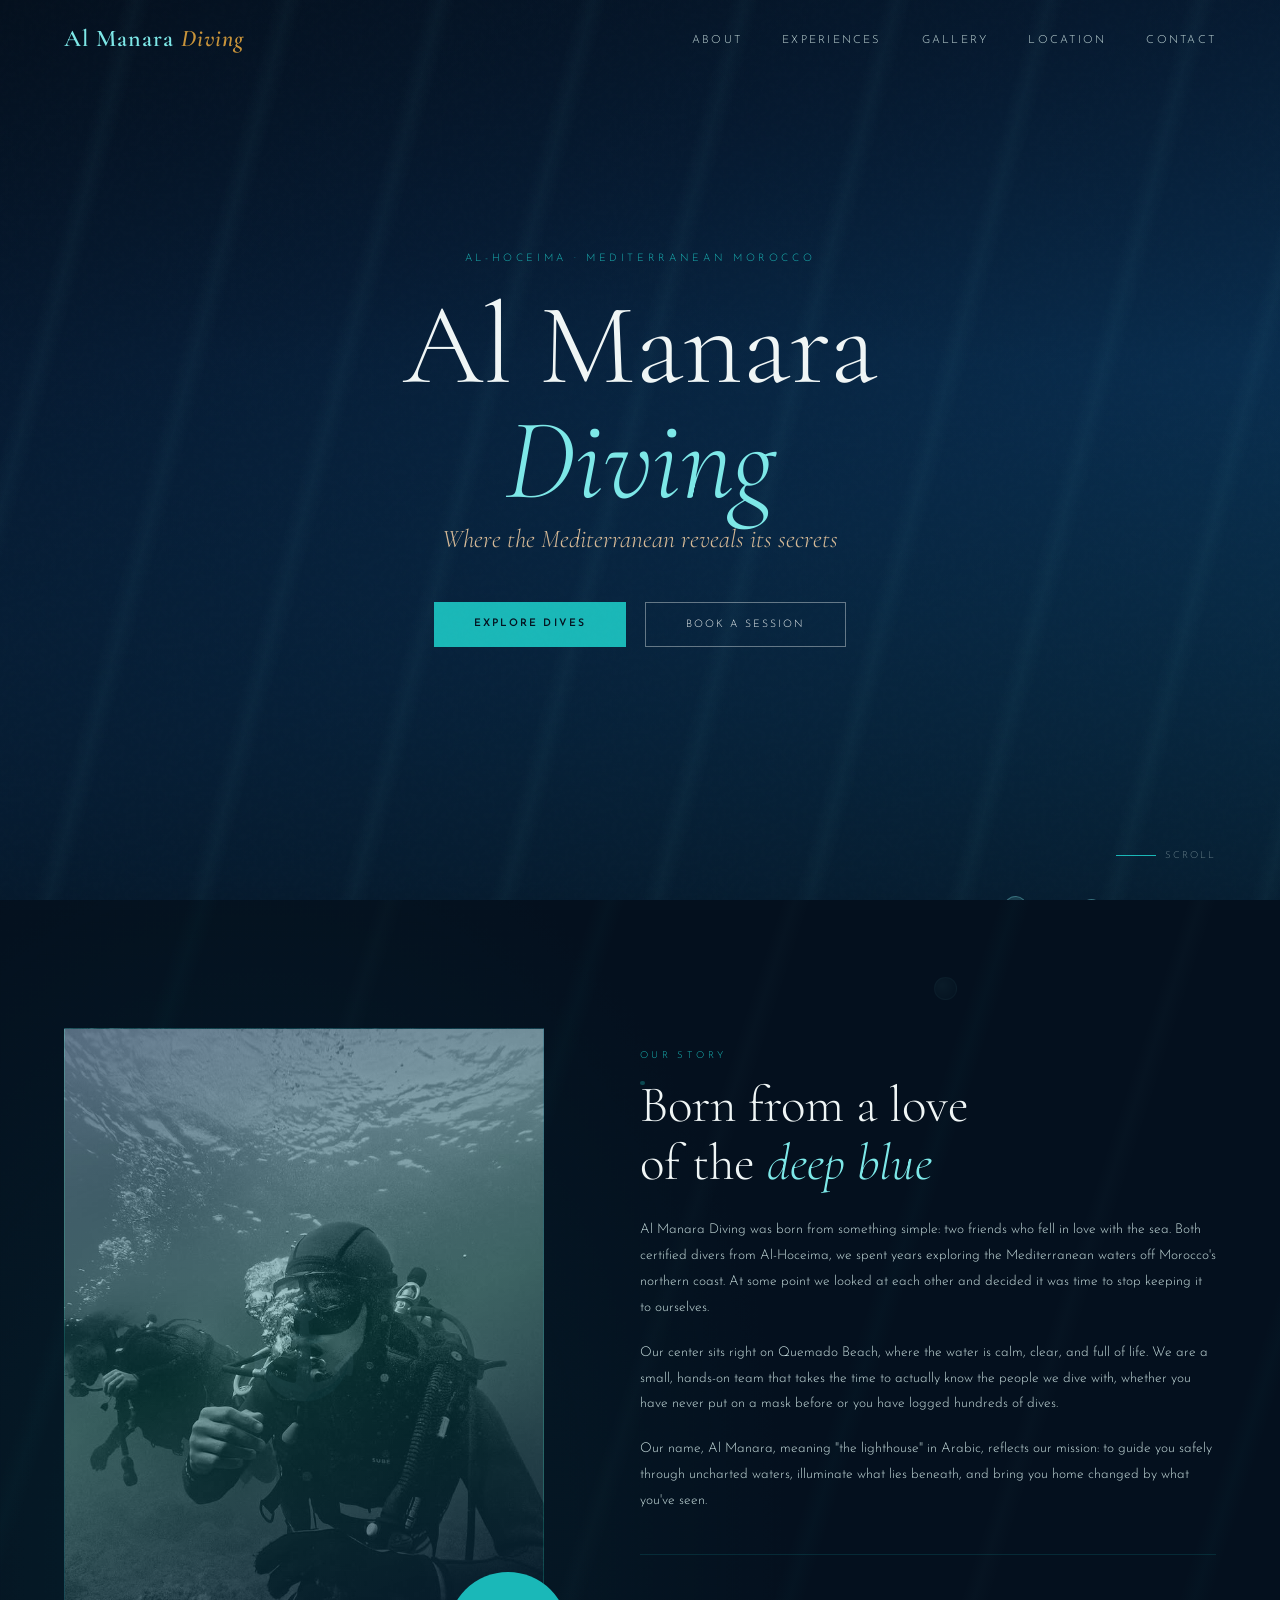
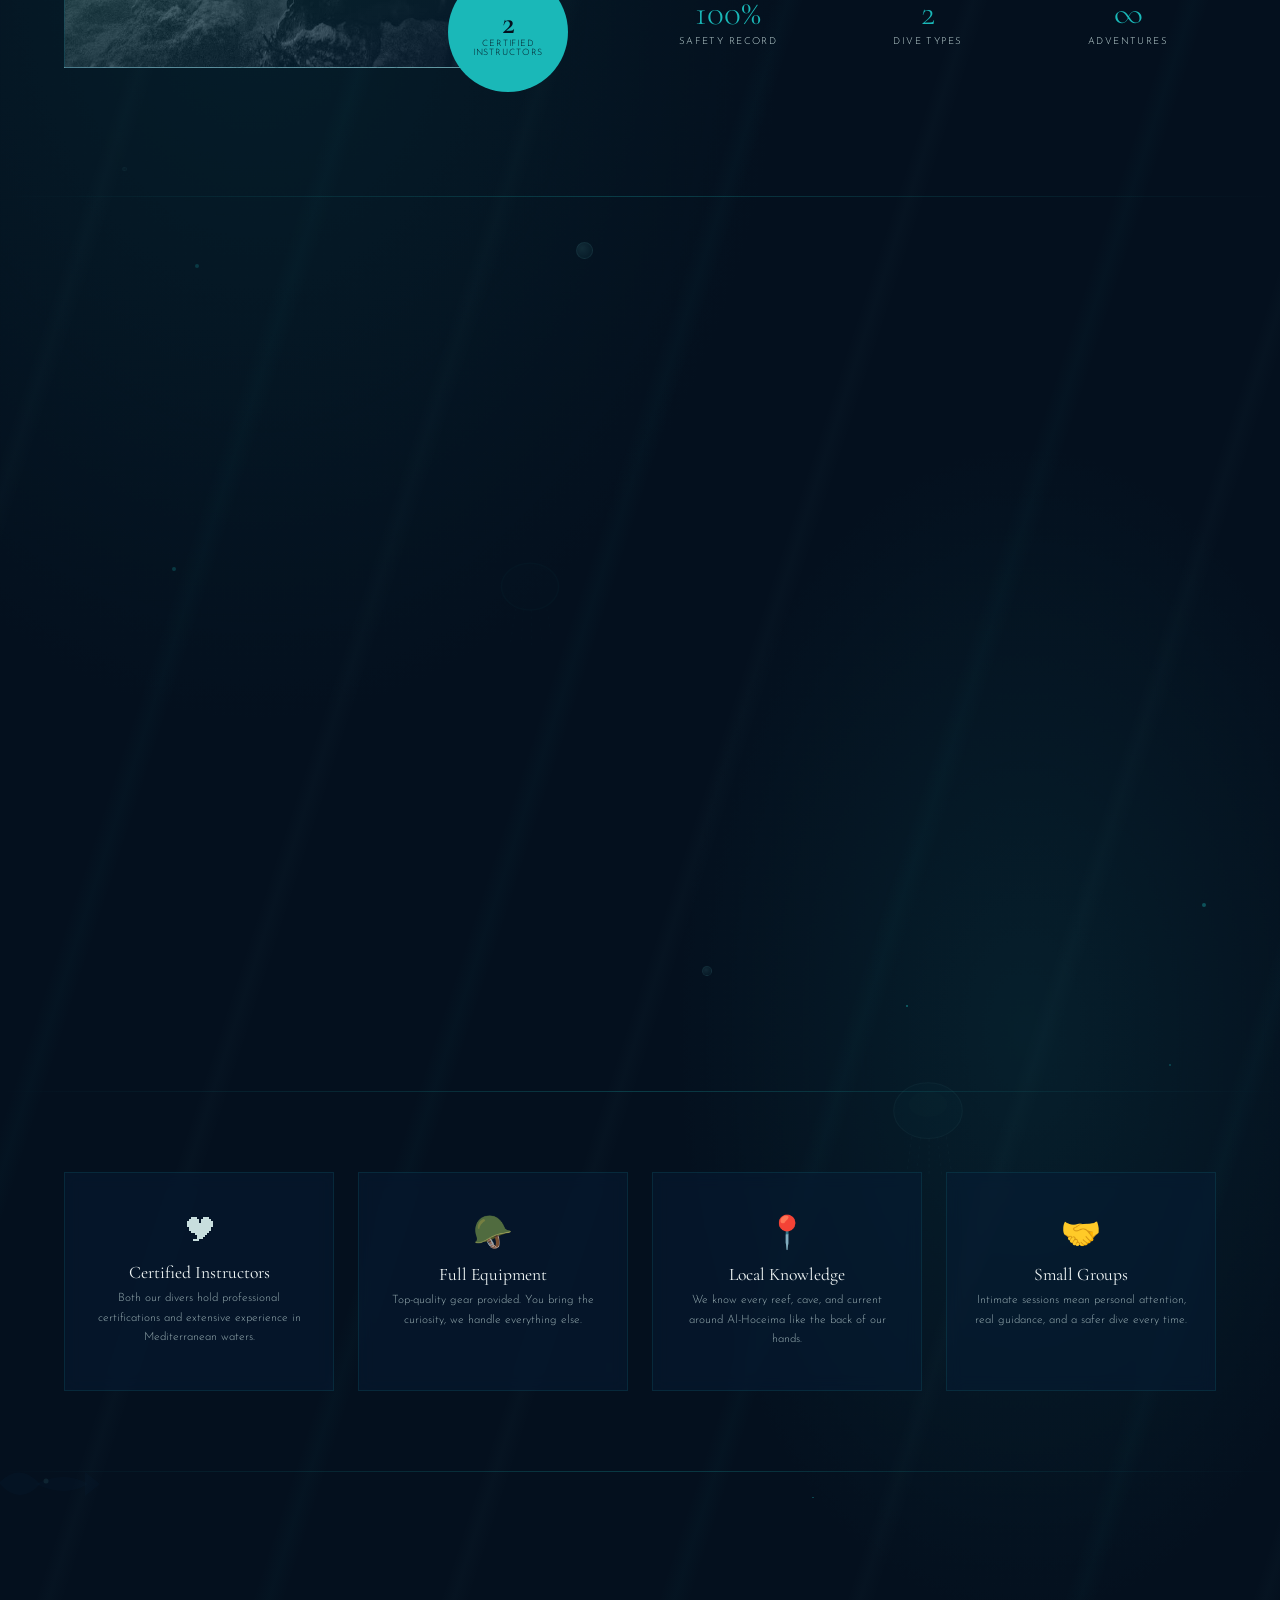
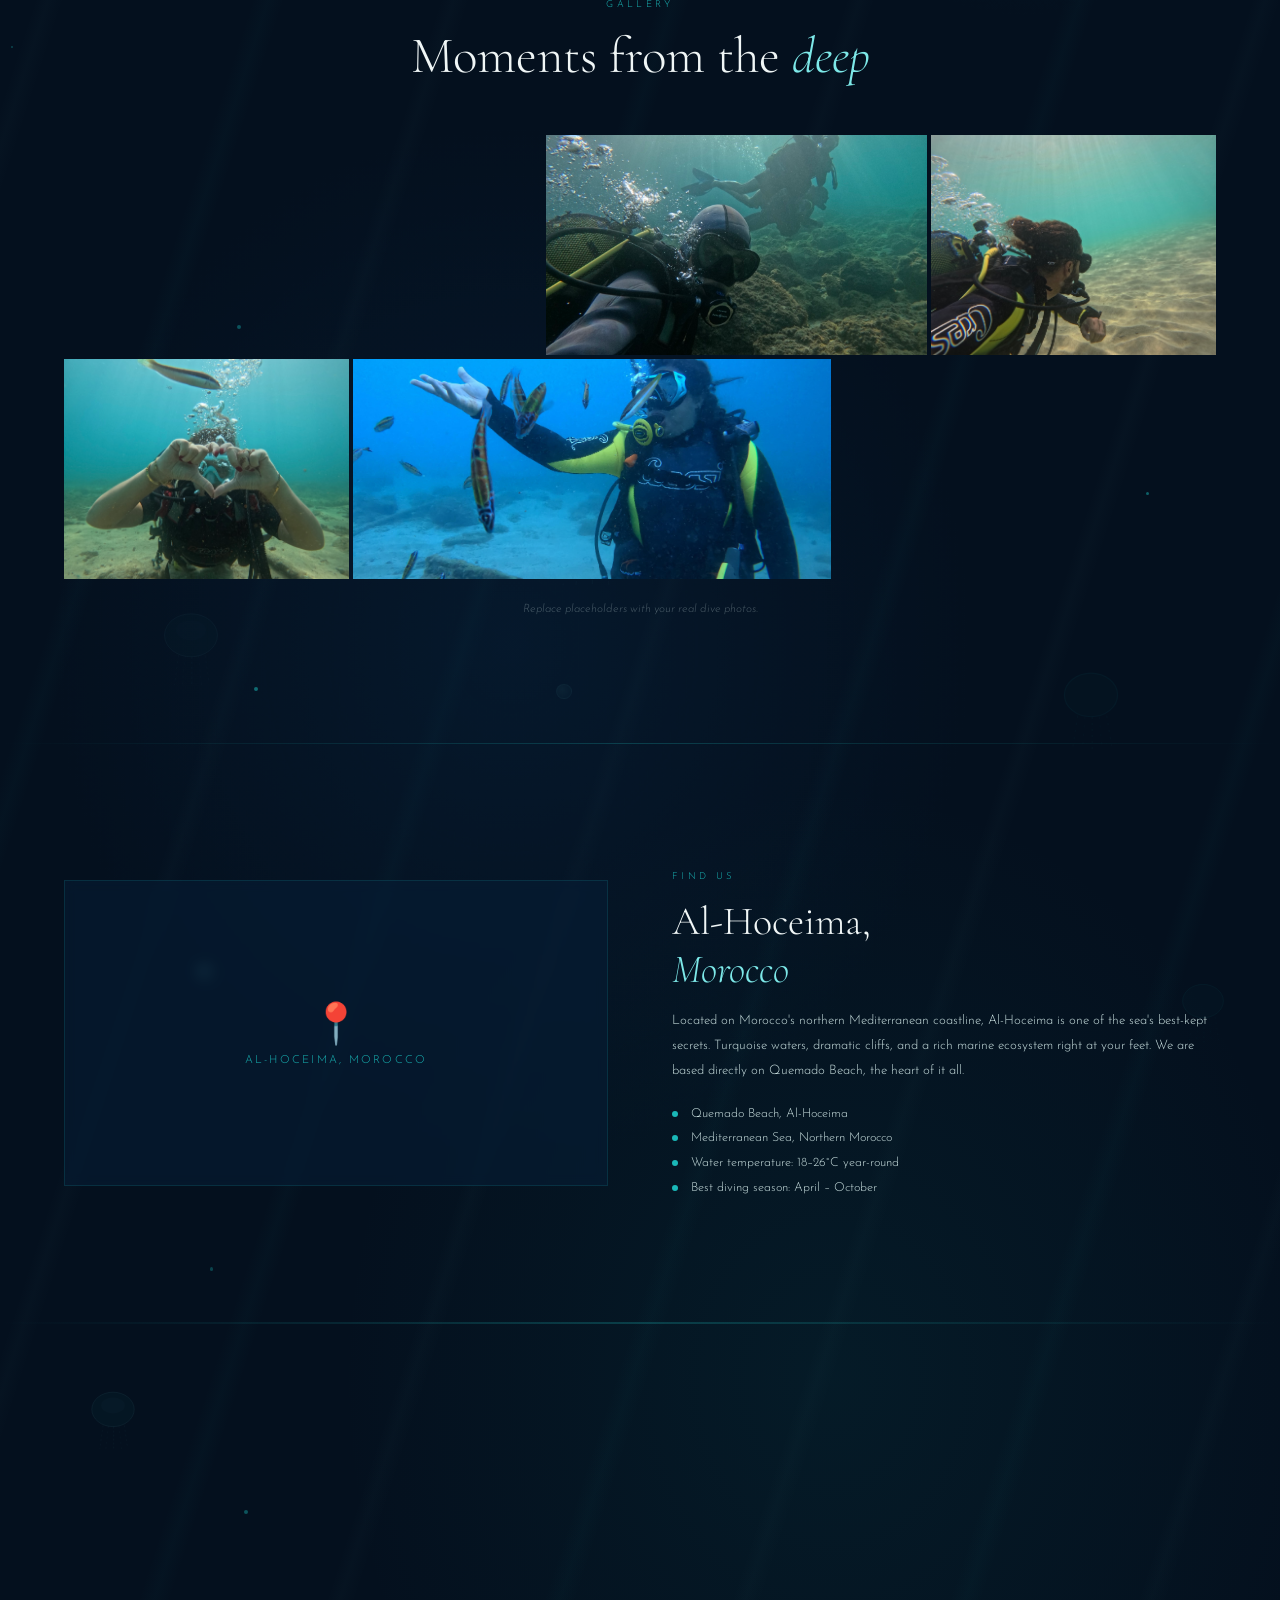
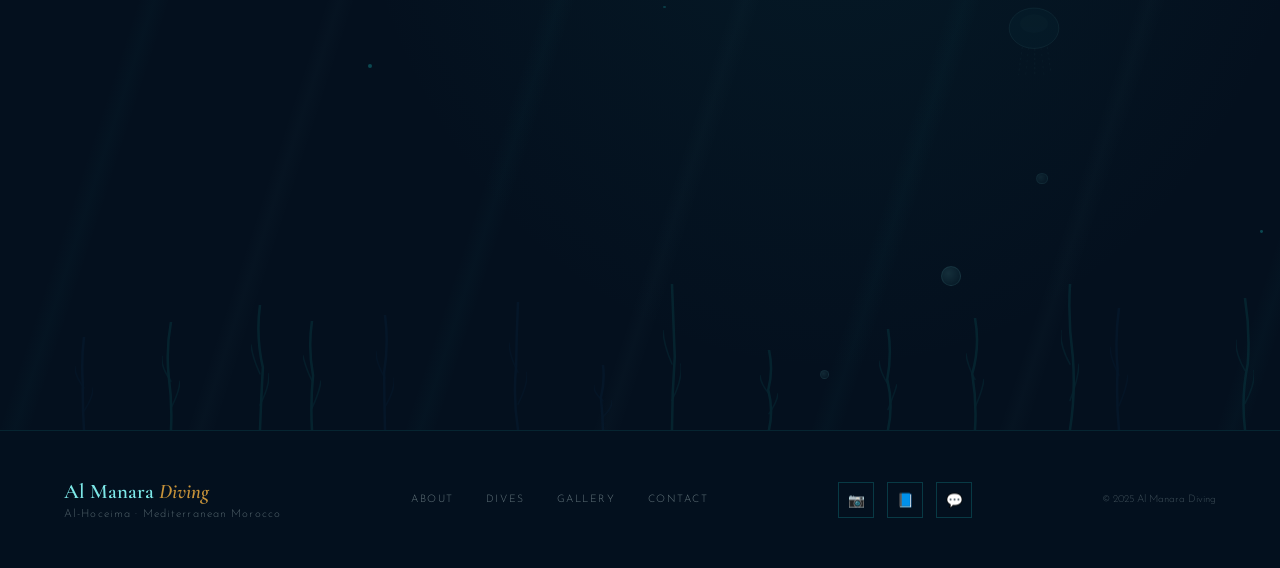
==== commit 96f48ecd: "Small changes & contact form working" ====
--- a/index.html
+++ b/index.html
@@ -3,7 +3,7 @@
 <head>
 <meta charset="UTF-8">
 <meta name="viewport" content="width=device-width, initial-scale=1.0">
-<title>Al Manara Diving — Al-Hoceima, Morocco</title>
+<title>Al Manara Diving | Al-Hoceima, Morocco</title>
 <link rel="preconnect" href="https://fonts.googleapis.com">
 <link href="https://fonts.googleapis.com/css2?family=Cormorant+Garamond:ital,wght@0,300;0,400;0,600;1,300;1,400&family=Josefin+Sans:wght@200;300;400;600&display=swap" rel="stylesheet">
 <link rel="stylesheet" href="css/style.css">
@@ -18,7 +18,7 @@
     <li><a href="#dives">Experiences</a></li>
     <li><a href="#gallery">Gallery</a></li>
     <li><a href="#location">Location</a></li>
-    <li><a href="#testimonials">Reviews</a></li>
+    <!-- <li><a href="#testimonials">Reviews</a></li>-->
     <li><a href="#contact">Contact</a></li>
   </ul>
 </nav>
@@ -73,17 +73,17 @@
         <div class="about-img-main"></div>
         <div class="about-badge"><span class="num">2</span><span class="label">Certified<br>Instructors</span></div>
       </div>
-      <div class="about-text reveal">
-        <span class="section-label">Our Story</span>
-        <h2>Born from a love<br>of the <em>deep blue</em></h2>
-        <p>Al Manara Diving was founded by two passionate, certified divers with a shared dream: to share the breathtaking underwater world of Al-Hoceima with those who dare to explore it. Nestled on Morocco's Mediterranean coastline, we offer an intimate, personal diving experience unlike any other.</p>
-        <p>Our name — Al Manara, meaning "the lighthouse" in Arabic — reflects our mission: to guide you safely through uncharted waters, illuminate what lies beneath, and bring you home changed by what you've seen.</p>
-        <div class="about-stats">
-          <div class="stat-item"><span class="stat-num">100%</span><span class="stat-desc">Safety Record</span></div>
-          <div class="stat-item"><span class="stat-num">2</span><span class="stat-desc">Dive Types</span></div>
-          <div class="stat-item"><span class="stat-num">&#8734;</span><span class="stat-desc">Adventures</span></div>
-        </div>
-      </div>
+     <div class="about-text reveal">
+  <span class="section-label">Our Story</span>
+  <h2>Born from a love<br>of the <em>deep blue</em></h2>
+<p>Al Manara Diving was born from something simple: two friends who fell in love with the sea. Both certified divers from Al-Hoceima, we spent years exploring the Mediterranean waters off Morocco's northern coast. At some point we looked at each other and decided it was time to stop keeping it to ourselves.</p>  <p>Our center sits right on Quemado Beach, where the water is calm, clear, and full of life. We are a small, hands-on team that takes the time to actually know the people we dive with, whether you have never put on a mask before or you have logged hundreds of dives.</p>
+  <p>Our name, Al Manara, meaning "the lighthouse" in Arabic, reflects our mission: to guide you safely through uncharted waters, illuminate what lies beneath, and bring you home changed by what you've seen.</p>
+  <div class="about-stats">
+    <div class="stat-item"><span class="stat-num">100%</span><span class="stat-desc">Safety Record</span></div>
+    <div class="stat-item"><span class="stat-num">2</span><span class="stat-desc">Dive Types</span></div>
+    <div class="stat-item"><span class="stat-num">&#8734;</span><span class="stat-desc">Adventures</span></div>
+  </div>
+</div>
     </div>
   </section>
 
@@ -106,7 +106,7 @@
         <div class="dive-card-content">
           <span class="dive-tag">Open Water Experience</span>
           <h3 class="dive-title">Normal Dive</h3>
-          <p class="dive-desc">Glide through crystal Mediterranean waters and discover the vibrant marine life of Al-Hoceima's coast. Suitable for beginners and experienced divers alike — our certified guides ensure your safety every meter of the way.</p>
+          <p class="dive-desc">Glide through crystal Mediterranean waters and discover the vibrant marine life of Al-Hoceima's coast. Suitable for beginners and experienced divers alike, our certified guides ensure your safety every meter of the way.</p>
         </div>
       </div>
       <div class="dive-card dive-card-2">
@@ -128,7 +128,7 @@
   <section id="experience">
     <div class="exp-inner">
       <div class="exp-item reveal"><span class="exp-icon">&#127892;</span><p class="exp-title">Certified Instructors</p><p class="exp-desc">Both our divers hold professional certifications and extensive experience in Mediterranean waters.</p></div>
-      <div class="exp-item reveal"><span class="exp-icon">&#129686;</span><p class="exp-title">Full Equipment</p><p class="exp-desc">Top-quality gear provided. You bring the curiosity — we handle everything else.</p></div>
+      <div class="exp-item reveal"><span class="exp-icon">&#129686;</span><p class="exp-title">Full Equipment</p><p class="exp-desc">Top-quality gear provided. You bring the curiosity, we handle everything else.</p></div>
       <div class="exp-item reveal"><span class="exp-icon">&#128205;</span><p class="exp-title">Local Knowledge</p><p class="exp-desc">We know every reef, cave, and current around Al-Hoceima like the back of our hands.</p></div>
       <div class="exp-item reveal"><span class="exp-icon">&#129309;</span><p class="exp-title">Small Groups</p><p class="exp-desc">Intimate sessions mean personal attention, real guidance, and a safer dive every time.</p></div>
     </div>
@@ -165,23 +165,23 @@
         </div>
       </div>
       <div class="location-info reveal">
-        <span class="section-label">Find Us</span>
-        <h2>Al-Hoceima,<br><em>Morocco</em></h2>
-        <p>Located on Morocco's stunning northern coastline, Al-Hoceima is one of the Mediterranean's best-kept secrets — turquoise waters, dramatic cliffs, and a rich marine ecosystem waiting to be explored.</p>
-        <div class="location-facts">
-          <div class="loc-fact"><div class="loc-dot"></div><span>Mediterranean Sea, Northern Morocco</span></div>
-          <div class="loc-fact"><div class="loc-dot"></div><span>Al-Hoceima National Park nearby</span></div>
-          <div class="loc-fact"><div class="loc-dot"></div><span>Water temperature: 18&#8211;26&#176;C year-round</span></div>
-          <div class="loc-fact"><div class="loc-dot"></div><span>Best diving season: April &#8211; October</span></div>
-        </div>
-      </div>
+  <span class="section-label">Find Us</span>
+  <h2>Al-Hoceima,<br><em>Morocco</em></h2>
+  <p>Located on Morocco's northern Mediterranean coastline, Al-Hoceima is one of the sea's best-kept secrets. Turquoise waters, dramatic cliffs, and a rich marine ecosystem right at your feet. We are based directly on Quemado Beach, the heart of it all.</p>
+  <div class="location-facts">
+    <div class="loc-fact"><div class="loc-dot"></div><span>Quemado Beach, Al-Hoceima</span></div>
+    <div class="loc-fact"><div class="loc-dot"></div><span>Mediterranean Sea, Northern Morocco</span></div>
+    <div class="loc-fact"><div class="loc-dot"></div><span>Water temperature: 18&#8211;26&#176;C year-round</span></div>
+    <div class="loc-fact"><div class="loc-dot"></div><span>Best diving season: April &#8211; October</span></div>
+  </div>
+</div>
     </div>
   </section>
 
   <div class="ocean-divider"></div>
 
   <!-- WHAT DIVERS SAY -->
-  <section id="testimonials">
+  <!--<section id="testimonials">
     <div class="testi-header reveal">
       <span class="section-label">Testimonials</span>
       <h2>What <em>Divers Say</em></h2>
@@ -236,9 +236,11 @@
           <p class="testi-text">I've dived in Thailand, Egypt and Croatia — but this cave dive in Morocco? Top three of my life. The guides are calm, skilled, and genuinely passionate about the sea.</p>
           <div class="testi-stars"><span class="star">&#9733;</span><span class="star">&#9733;</span><span class="star">&#9733;</span><span class="star">&#9733;</span><span class="star">&#9733;</span></div>
           <div class="testi-author"><div class="testi-avatar">&#127475;&#127473;</div><div><div class="testi-name">Rens van der Berg</div><div class="testi-origin">Amsterdam, Netherlands</div></div></div>
-        </div>
+        </div> -->
+
 
         <!-- Duplicate set for seamless infinite loop -->
+        <!--
         <div class="testi-card">
           <span class="testi-dive-badge">Normal Dive</span>
           <span class="testi-quote-mark">"</span>
@@ -284,7 +286,7 @@
 
       </div>
     </div>
-  </section>
+  </section>-->
 
   <div class="ocean-divider"></div>
 
@@ -298,11 +300,11 @@
         <div class="contact-details">
           <div class="contact-item">
             <div class="contact-icon">&#128205;</div>
-            <div class="contact-item-text"><span class="contact-item-label">Location</span>Al-Hoceima, Taza-Al Hoceima-Taounate<br>Morocco</div>
+              <div class="contact-item-text"><span class="contact-item-label">Location</span>Quemado Beach, Al-Hoceima<br>Morocco</div>
           </div>
           <div class="contact-item">
             <div class="contact-icon">&#128222;</div>
-            <div class="contact-item-text"><span class="contact-item-label">Phone / WhatsApp</span>+212 — your number here</div>
+            <div class="contact-item-text"><span class="contact-item-label">Phone / WhatsApp</span>+212 6 97 62 85 24 / +212 6 97 62 85 24</div>
           </div>
           <div class="contact-item">
             <div class="contact-icon">&#9993;&#65039;</div>
@@ -311,23 +313,37 @@
         </div>
       </div>
       <div class="reveal">
-        <form class="contact-form" id="contactForm">
+        <form class="contact-form" id="contactForm" action="https://api.web3forms.com/submit" method="POST">
+          <input type="hidden" name="access_key" value="cbb67a53-c38f-4873-9cb3-244c0cd8916e">
+          <input type="hidden" name="subject" value="New Diving Inquiry from almanara-diving.com">
+          <input type="hidden" name="from_name" value="Al Manara Diving Website">
           <div class="form-row">
-            <div class="form-field"><label>First Name</label><input type="text" placeholder="Youssef"></div>
-            <div class="form-field"><label>Last Name</label><input type="text" placeholder="El Idrissi"></div>
-          </div>
-          <div class="form-field"><label>Email</label><input type="email" placeholder="you@example.com"></div>
+            <div class="form-field"><label>First Name</label><input type="text" name="first_name" placeholder="Youssef" required></div>
+            <div class="form-field"><label>Last Name</label><input type="text" name="last_name" placeholder="El Idrissi" required></div>
+          </div>
+          <div class="form-field"><label>Email</label><input type="email" name="email" placeholder="you@example.com" required></div>
           <div class="form-row">
             <div class="form-field">
               <label>Dive Type</label>
-              <select><option value="">Choose an experience</option><option>Normal Dive</option><option>Cave Dive</option><option>Not sure yet</option></select>
+              <select name="dive_type">
+                <option value="">Choose an experience</option>
+                <option>Normal Dive</option>
+                <option>Cave Dive</option>
+                <option>Not sure yet</option>
+              </select>
             </div>
             <div class="form-field">
               <label>Experience Level</label>
-              <select><option value="">Your level</option><option>First time diver</option><option>Beginner</option><option>Intermediate</option><option>Advanced</option></select>
+              <select name="experience_level">
+                <option value="">Your level</option>
+                <option>First time diver</option>
+                <option>Beginner</option>
+                <option>Intermediate</option>
+                <option>Advanced</option>
+              </select>
             </div>
           </div>
-          <div class="form-field"><label>Message</label><textarea placeholder="Tell us about your diving goals, preferred dates, or any questions you have..."></textarea></div>
+          <div class="form-field"><label>Message</label><textarea name="message" placeholder="Tell us about your diving goals, preferred dates, or any questions you have..."></textarea></div>
           <div class="form-submit">
             <button type="submit" class="btn btn-primary">Send Message</button>
             <span class="form-note">We reply within 24 hours</span>
@@ -337,7 +353,6 @@
       </div>
     </div>
   </section>
-
 </div>
 
 <!-- GALLERY MODAL -->
@@ -359,7 +374,7 @@
       <a href="#about">About</a>
       <a href="#dives">Dives</a>
       <a href="#gallery">Gallery</a>
-      <a href="#testimonials">Reviews</a>
+      <!-- <a href="#testimonials">Reviews</a> -->
       <a href="#contact">Contact</a>
     </div>
     <div class="footer-social">
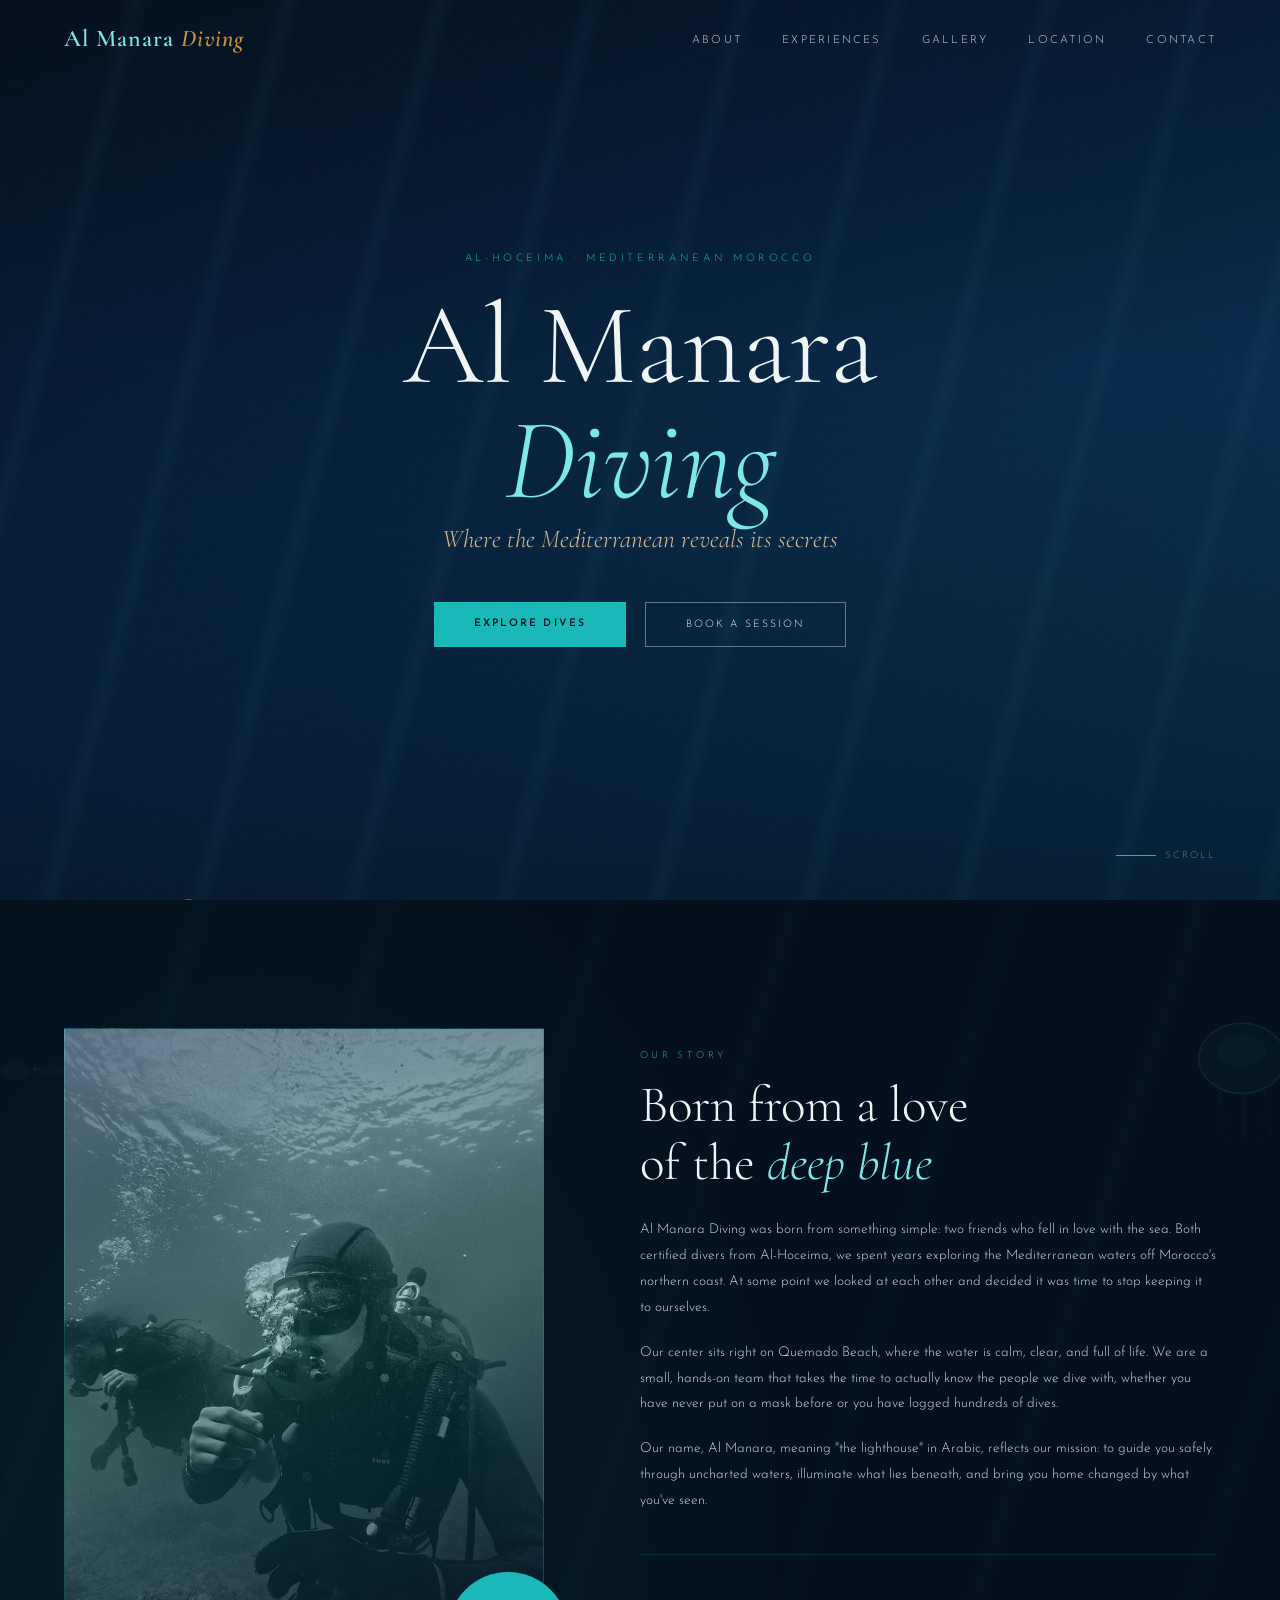
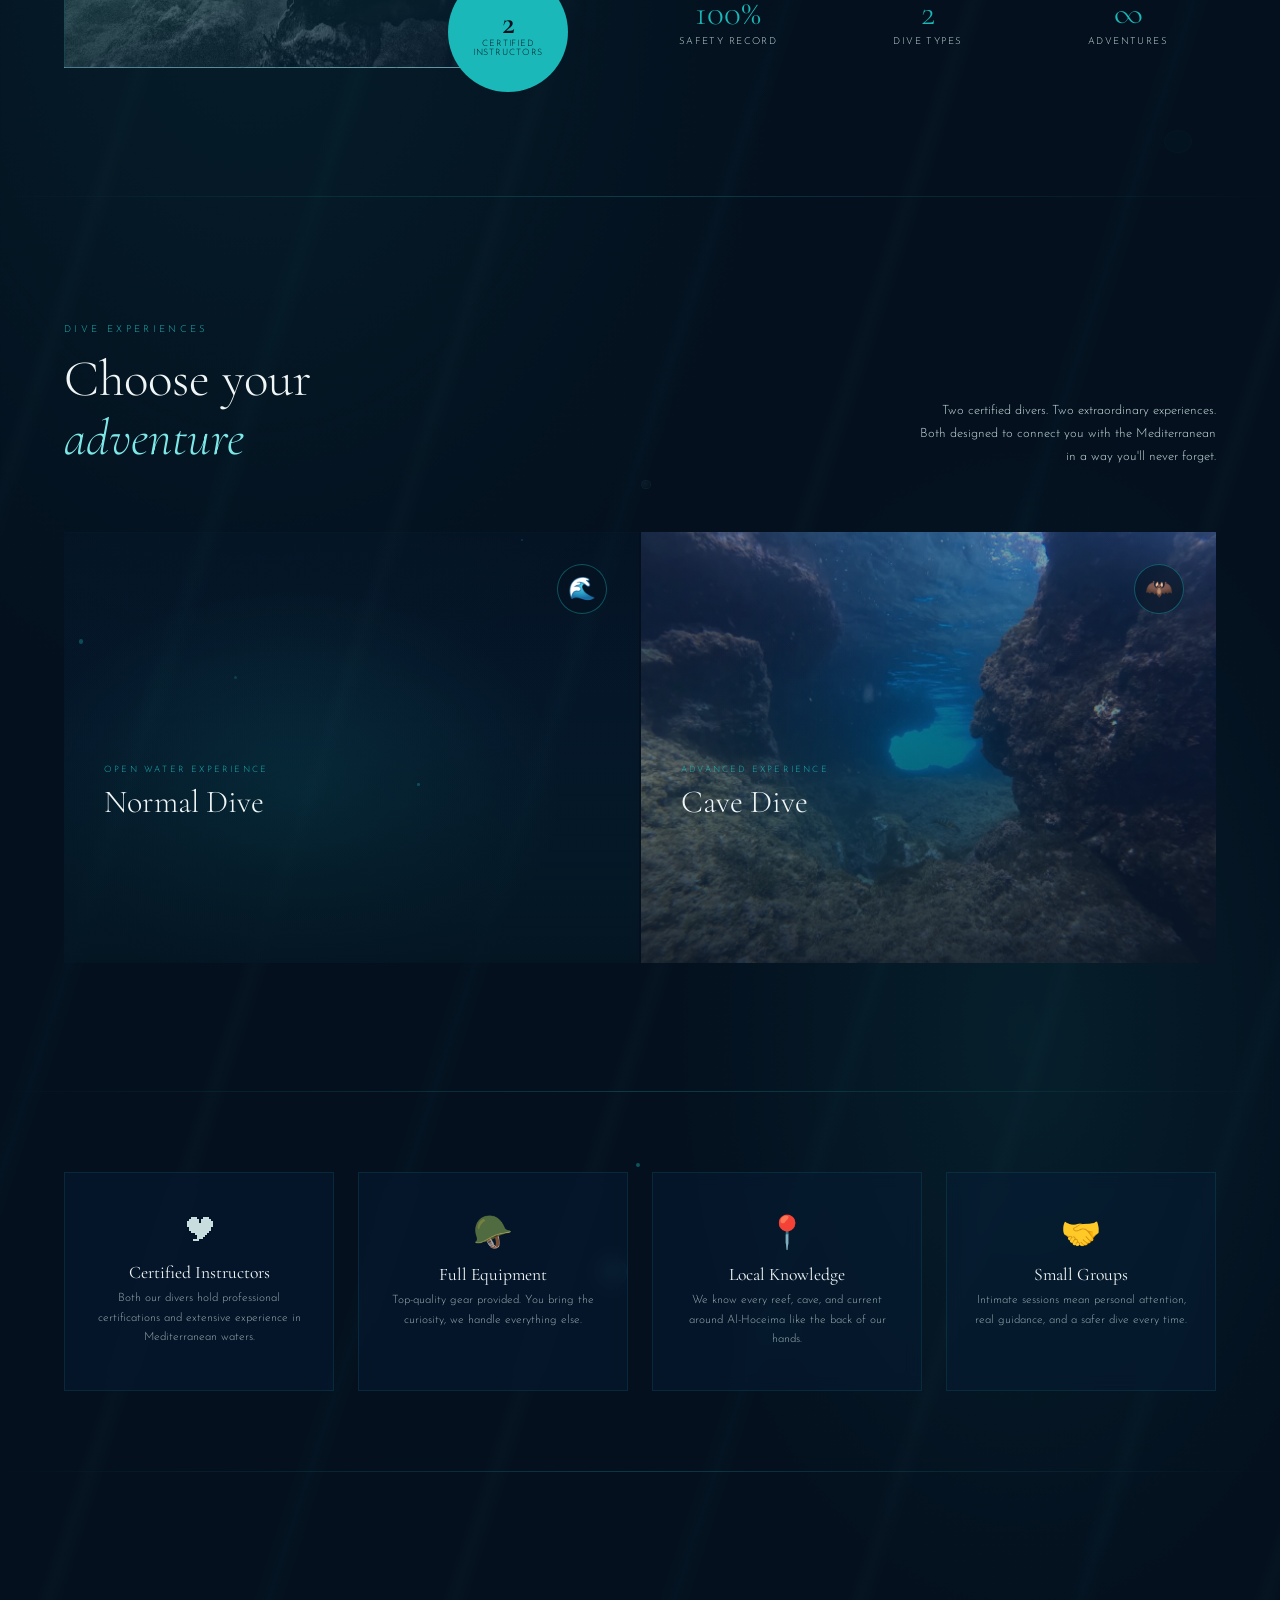
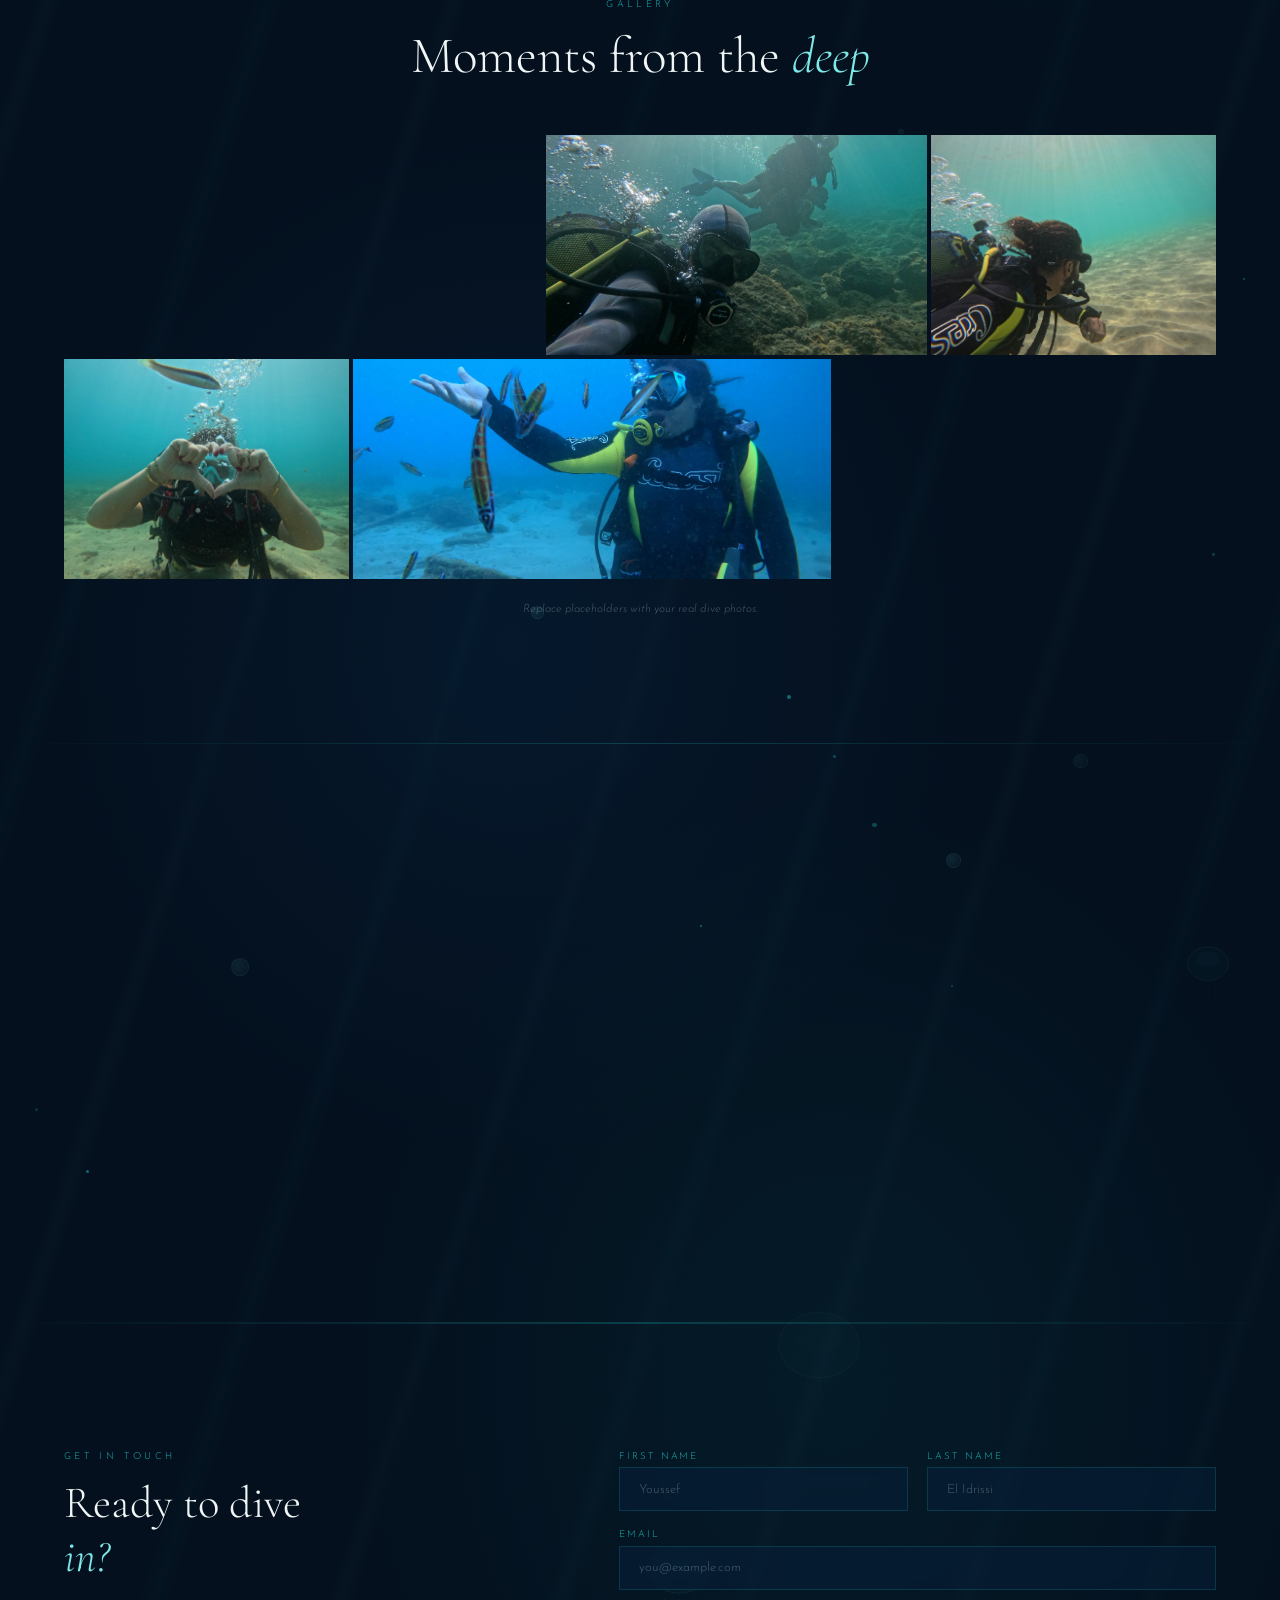
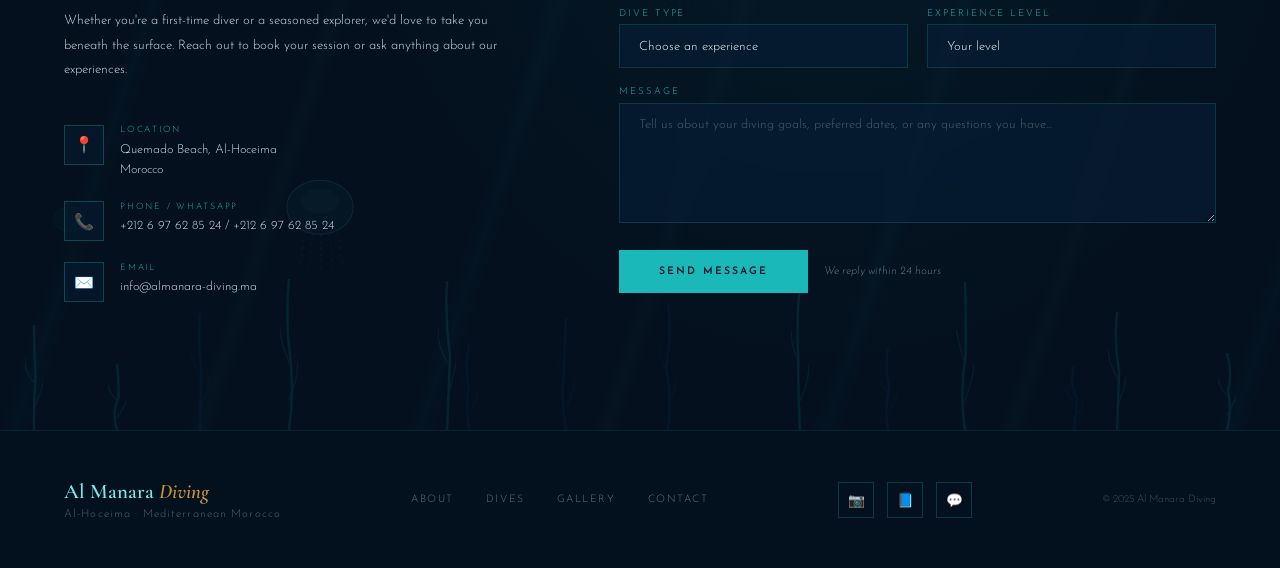
==== commit 29110a90: "Changing form key" ====
--- a/index.html
+++ b/index.html
@@ -314,7 +314,7 @@
       </div>
       <div class="reveal">
         <form class="contact-form" id="contactForm" action="https://api.web3forms.com/submit" method="POST">
-          <input type="hidden" name="access_key" value="cbb67a53-c38f-4873-9cb3-244c0cd8916e">
+          <input type="hidden" name="access_key" value="a6b5e8b2-15dd-45bf-8d0a-91f930440cf2">
           <input type="hidden" name="subject" value="New Diving Inquiry from almanara-diving.com">
           <input type="hidden" name="from_name" value="Al Manara Diving Website">
           <div class="form-row">
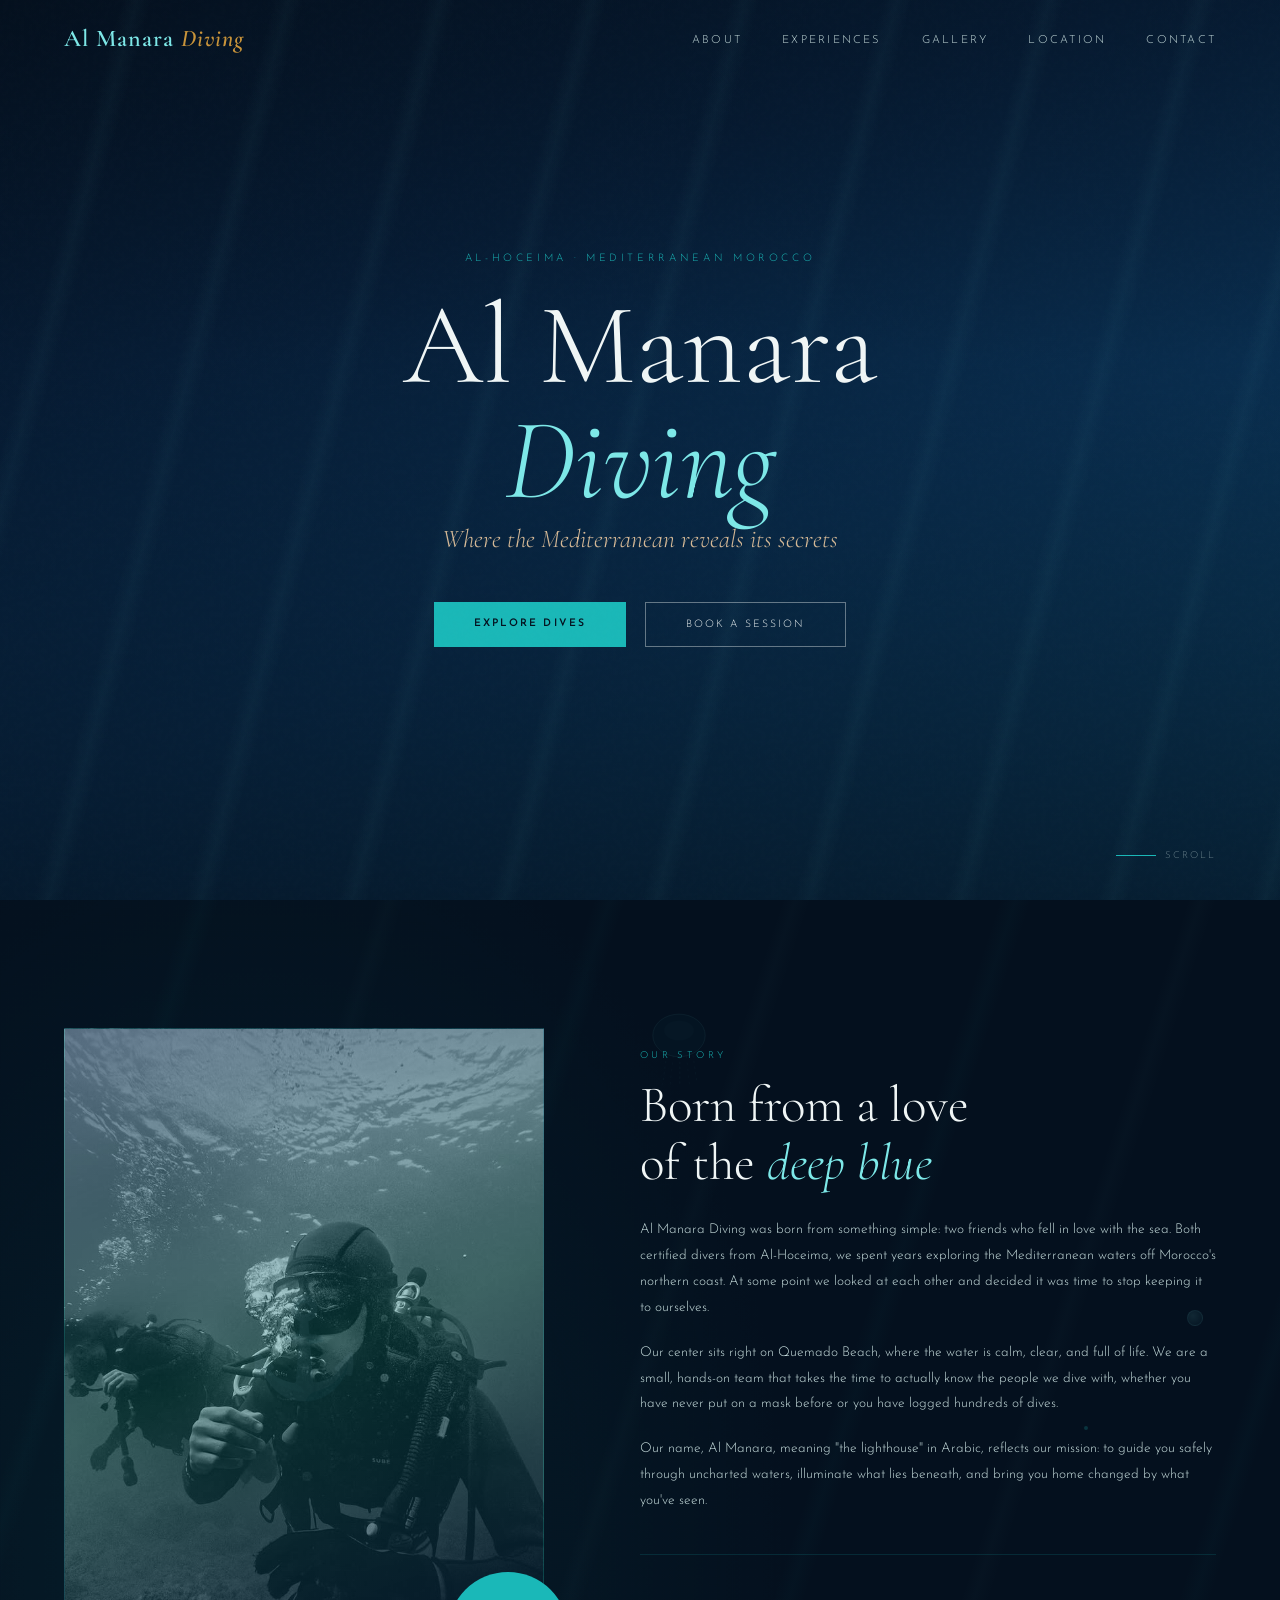
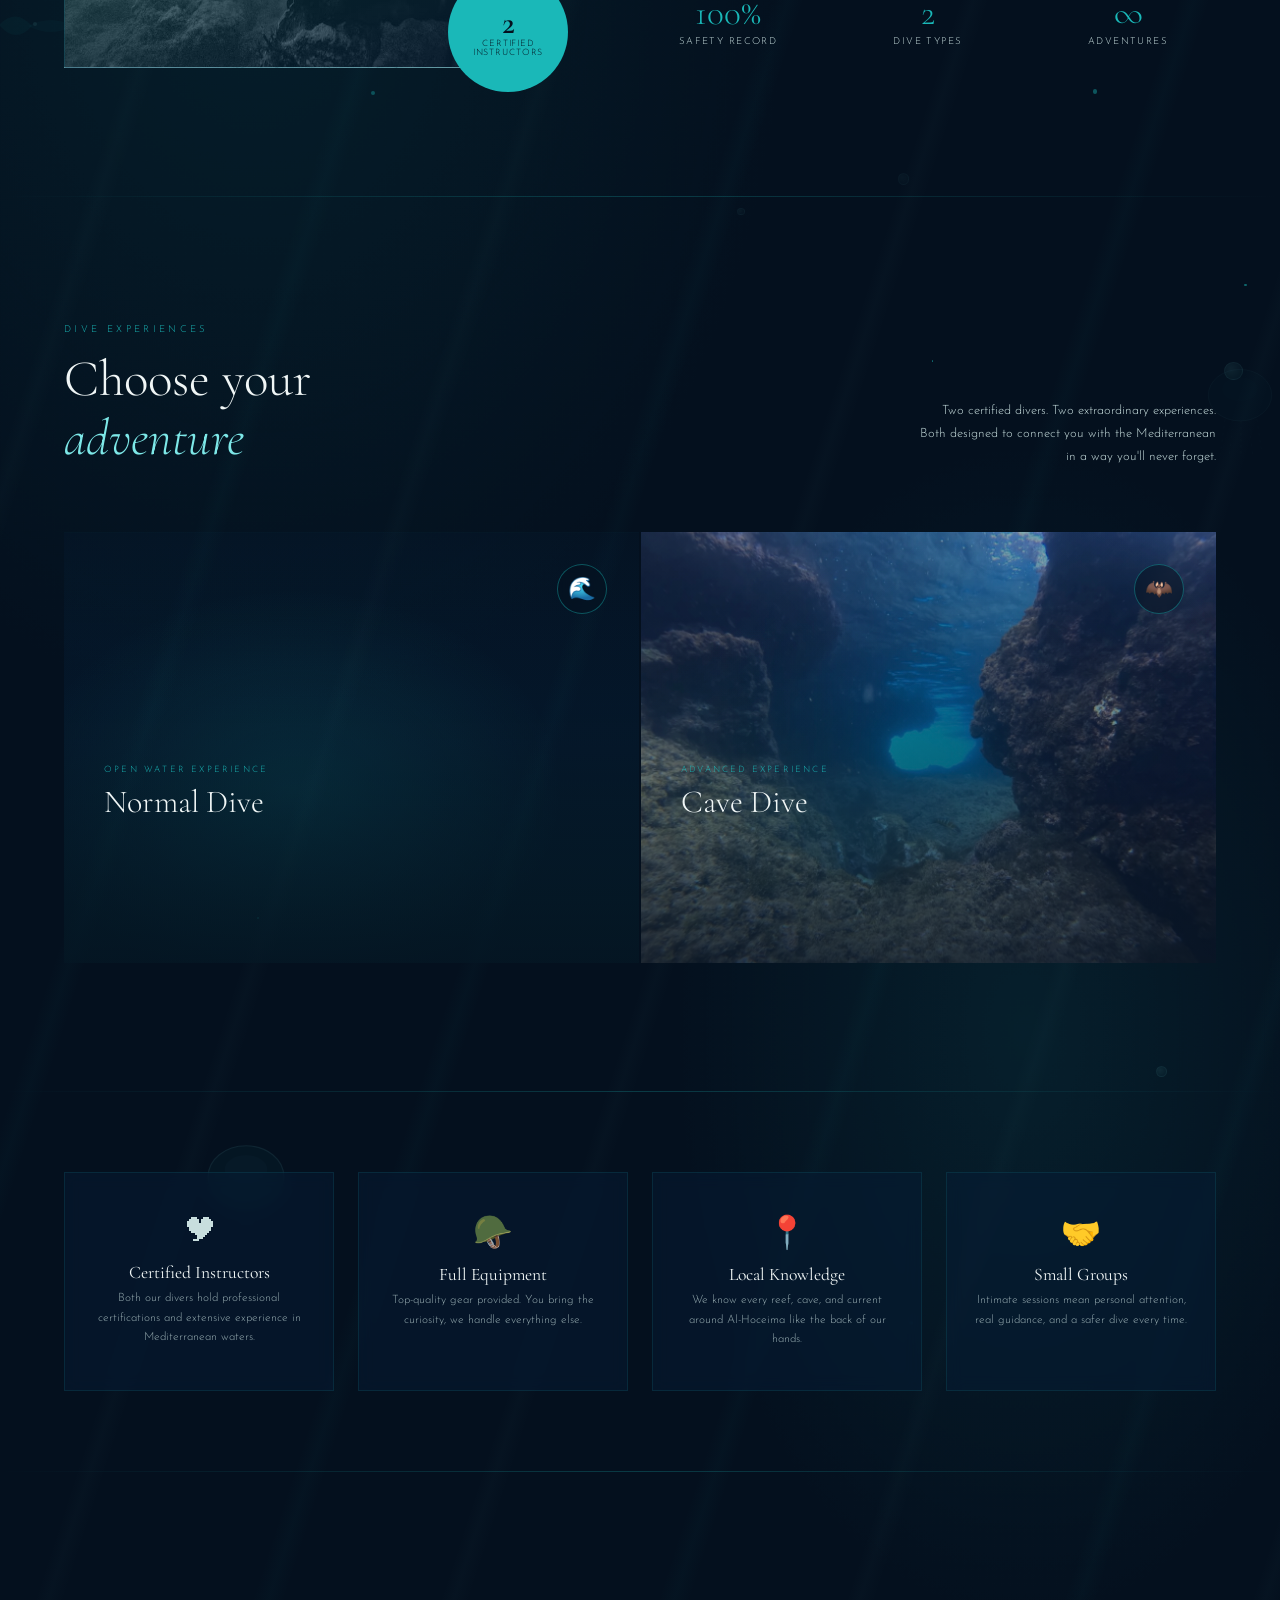
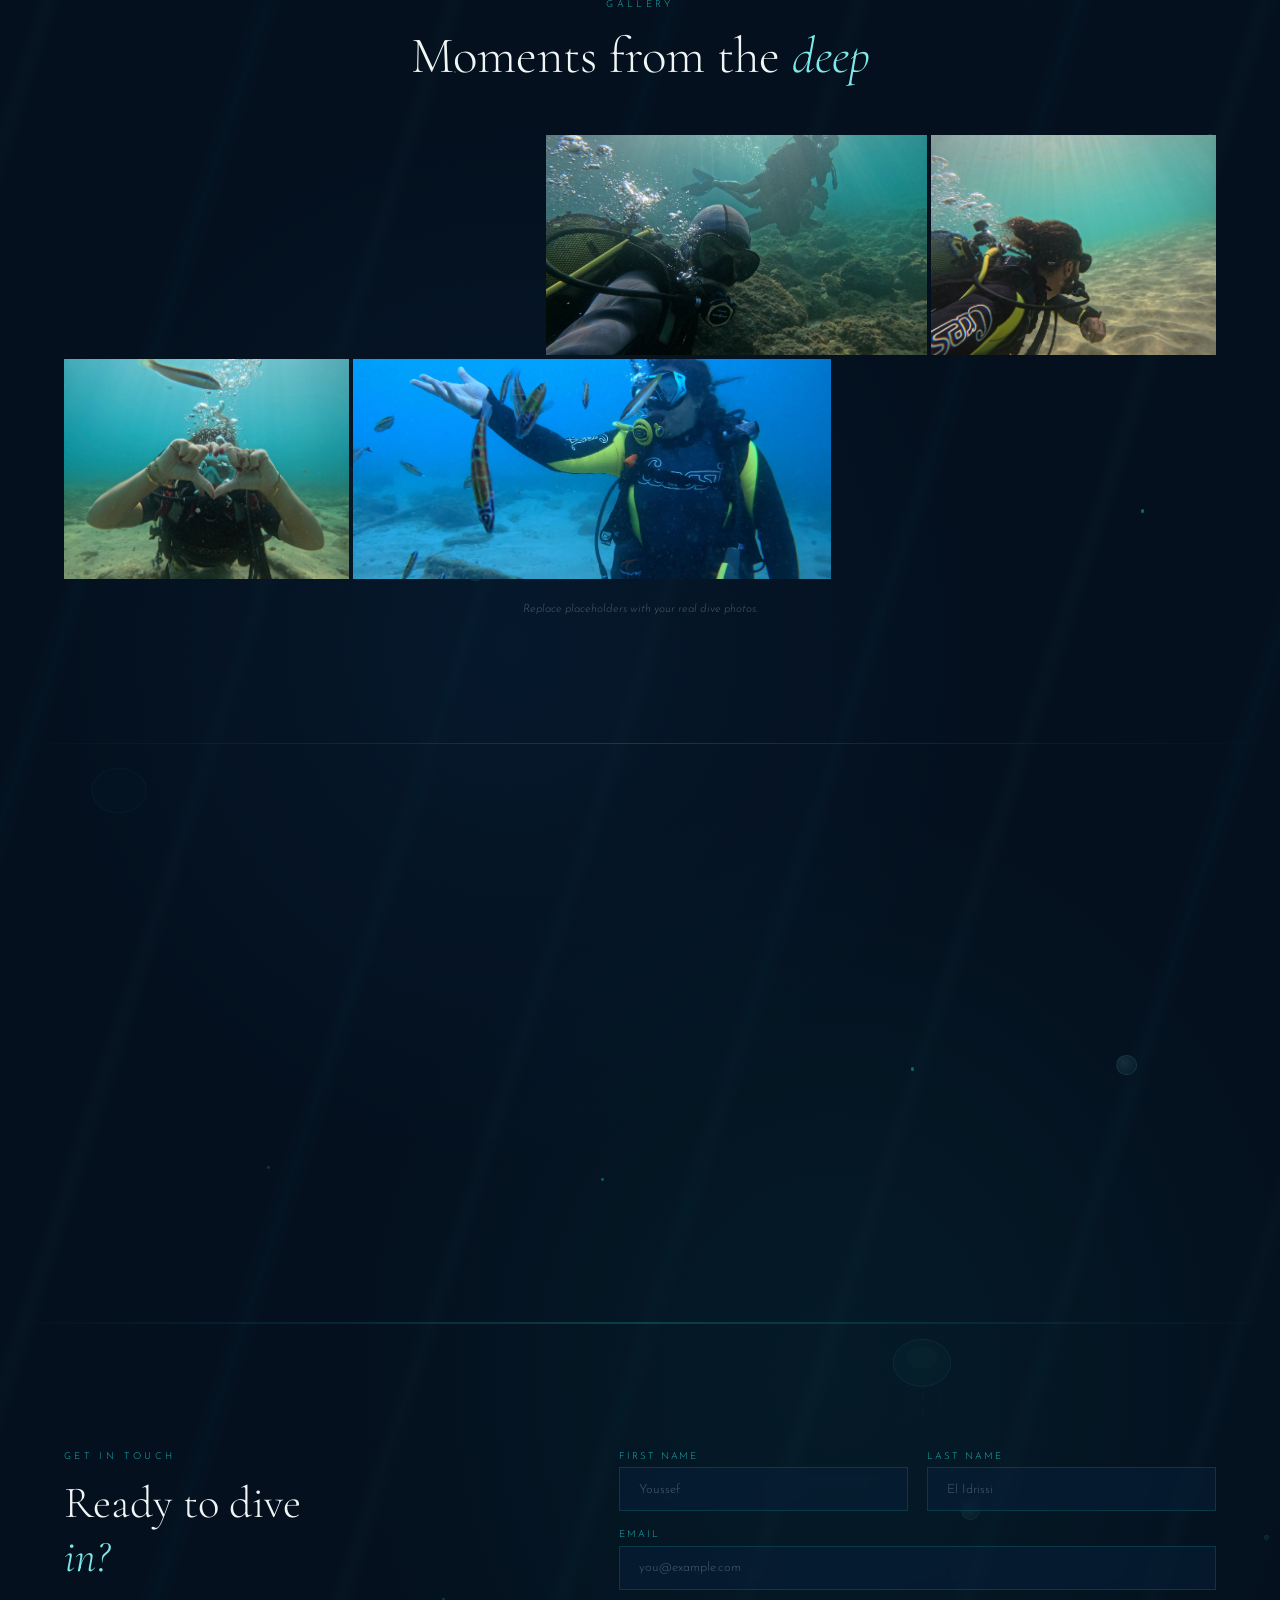
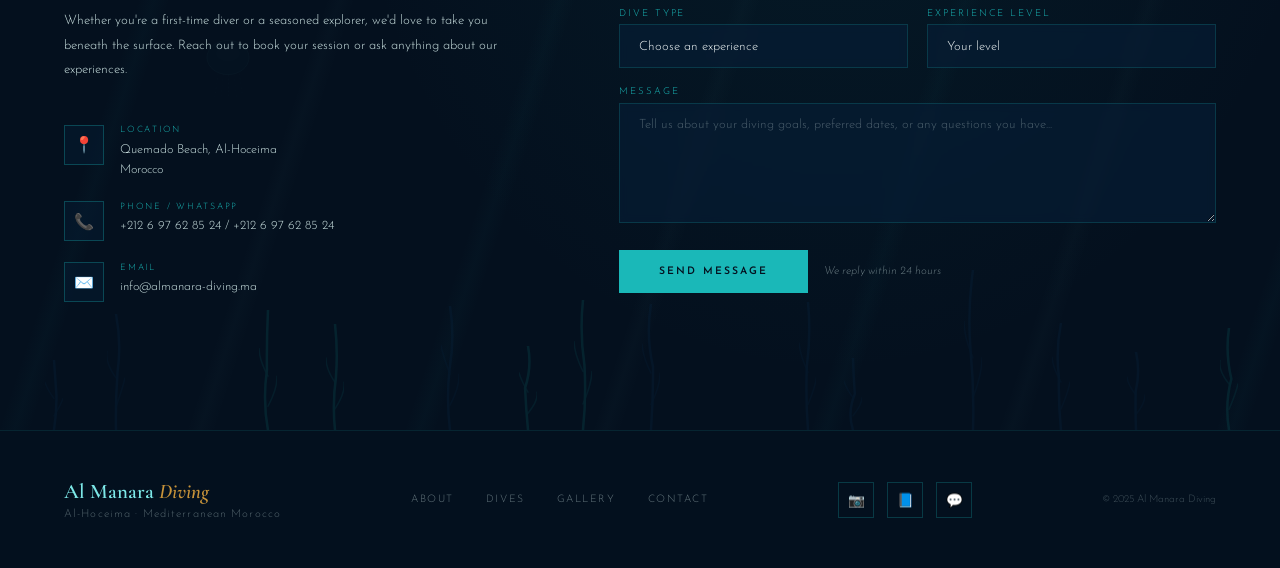
==== commit b33bc67b: "Bot input checker" ====
--- a/index.html
+++ b/index.html
@@ -317,6 +317,7 @@
           <input type="hidden" name="access_key" value="a6b5e8b2-15dd-45bf-8d0a-91f930440cf2">
           <input type="hidden" name="subject" value="New Diving Inquiry from almanara-diving.com">
           <input type="hidden" name="from_name" value="Al Manara Diving Website">
+          <input type="checkbox" name="botcheck" style="display: none;">
           <div class="form-row">
             <div class="form-field"><label>First Name</label><input type="text" name="first_name" placeholder="Youssef" required></div>
             <div class="form-field"><label>Last Name</label><input type="text" name="last_name" placeholder="El Idrissi" required></div>
